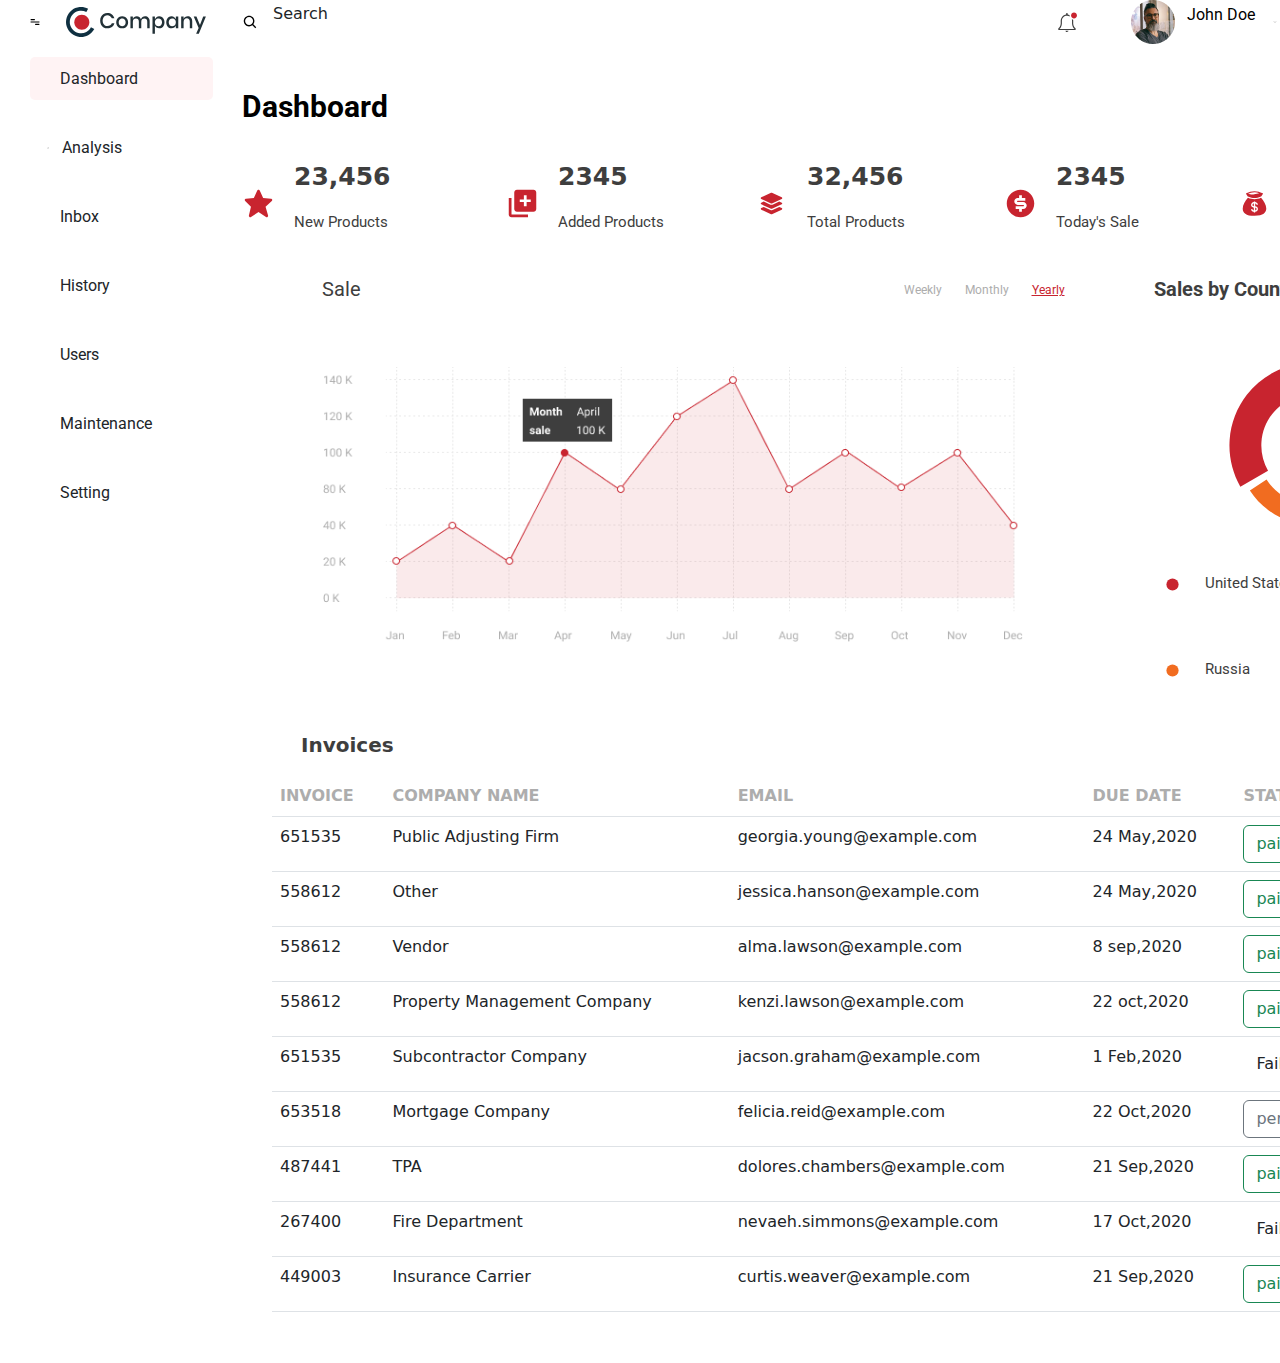
==== HTML Training Assignment/dashboard.html @ 6c83a345 "working on assignment2" ====
<!DOCTYPE html>
<html lang="en">

<head>
    <meta charset="UTF-8">
    <meta http-equiv="X-UA-Compatible" content="IE=edge">
    <meta name="viewport" content="width=device-width, initial-scale=1.0">
    <title>Dashboard</title>
   
    <link rel="stylesheet" href="css/dashboard.css">
    <link rel="stylesheet" href="css/bootstrap.min.css">
    
</head>

<body>

    <div class="dashboard">
        <nav class="navbar1">
            <div class="logo">
                <img src="./images/menu-bar.svg" alt="logo" id="menubar-logo">
                <img src="./images/logo.svg" alt="logo" id="weblogo">
            </div>
            <div class="search1">
                <img src="./images/search-icon.svg" alt="" id="search-icon">
                <p>Search</p>
            </div>
            <div class="user">
                <img src="./images/notification-icon.svg" alt="" id="notification-icon">
                <img src="./images/profile.png" alt="" id="profileicon">
                <p>John Doe</p>
                <img src="./images/select-downward.svg" alt="" id="selectdownward">
            </div>
        </nav>
        <div class="maindashboard">

            <div class="sidebar1">
                <div class="sidebardetail dashboard-active-tab">
                    <img src="./images/dashboard-active.svg" alt="" id="dashboard-active">
                    <div>Dashboard</div>
                </div>
                <div class="sidebardetail">
                    <img src="./images/graph-default.svg" alt="" id="graph-default">
                    <div>Analysis</div>
                </div>
                <div class="sidebardetail">
                    <img src="./images/inbox-default.svg" alt="" id="inbox-default">
                    <div>Inbox</div>
                </div>
                <div class="sidebardetail">
                    <img src="./images/clock-default.svg" alt="" id="clock-default">
                    <div>History</div>
                </div>
                <div class="sidebardetail">
                    <img src="./images/user-default.svg" alt="" id="user-default">
                    <div>Users</div>
                </div>
                <div class="sidebardetail">
                    <img src="./images/maintenance-default.svg" alt="" id="maintenance-default">
                    <div>Maintenance</div>
                </div>
                <div class="sidebardetail">
                    <img src="./images/setting-default.svg" alt="" id="setting-default">
                    <div>Setting</div>
                </div>
            </div>
            <div class="dashboard-page">
                <div id="dashboardfont"> Dashboard

                </div>
                <div class="products">
                    <div class="newproducts1">
                        <img src="./images/star.svg" alt="" id="star">
                        <div class="p1">
                            <p id="productsize0">23,456</p>
                            <p id="productsize"> New Products</p>

                        </div>
                    </div>
                    <div class="newproducts2">
                        <img src="./images/new-product.svg" alt="" id="plus">
                        <div>
                            <p id="productsize0">2345 </p>
                            <p id="productsize"> Added Products</p>

                        </div>
                    </div>
                    <div class="newproducts2">
                        <img src="./images/total-product.svg" alt="" id="totalproduct">
                        <div>
                            <p id="productsize0">32,456 </p>
                            <p id="productsize">Total Products</p>

                        </div>
                    </div>
                    <div class="newproducts2">
                        <img src="./images/dollar-filled.svg" alt="" id="dollarfilled">
                        <div>
                            <p id="productsize0">2345 </p>
                            <p id="productsize"> Today's Sale</p>

                        </div>
                    </div>
                    <div class="newproducts1">
                        <img src="./images/money-bag.svg" alt="" id="moneybag">
                        <div>
                            <p id="productsize0">33,5342 </p>
                            <p id="productsize"> Total Sale</p>

                        </div>
                    </div>
                </div>



                <div class="sales">
                    <div class="graph1">
                        <div class="graph1name">
                            <p class="graph1name1">Sale</p>
                            <p class="graph1name2"><span class="name2"> Weekly </span> <span class="name2"> Monthly
                                </span> <span class="name3"> Yearly </span></p>
                        </div>
                        <img src="images/data-graph.png" alt="not supported">
                    </div>
                    <div class="graph2">
                        <p id="graph2name1">Sales by Country</p>
                        <img src="images/pie-chart.svg" alt="not supported">
                        <div class="graph2list1">
                           

                            <p class="graph2name2"><svg xmlns="http://www.w3.org/2000/svg" width="65" height="65" fill="#C8242F" class="bi bi-dot" viewBox="0 0 16 16">
                                <path d="M8 9.5a1.5 1.5 0 1 0 0-3 1.5 1.5 0 0 0 0 3z"/>
                              </svg>United States of America</p>
                            <p class="graph2name2"><svg xmlns="http://www.w3.org/2000/svg" width="65" height="65" fill="#A2B86C" class="bi bi-dot" viewBox="0 0 16 16">
                                <path d="M8 9.5a1.5 1.5 0 1 0 0-3 1.5 1.5 0 0 0 0 3z"/>
                              </svg>Canada</p>
                        </div>
                        <div class="graph2list2">

                            <p class="graph2name2"><svg xmlns="http://www.w3.org/2000/svg" width="65" height="65" fill="#F16C20" class="bi bi-dot" viewBox="0 0 16 16">
                                <path d="M8 9.5a1.5 1.5 0 1 0 0-3 1.5 1.5 0 0 0 0 3z"/>
                              </svg>Russia</p>
                            <p class="graph2name2" id="graph2name2second"><svg xmlns="http://www.w3.org/2000/svg" width="65" height="65" fill="#EBC844" class="bi bi-dot" viewBox="0 0 16 16">
                                <path d="M8 9.5a1.5 1.5 0 1 0 0-3 1.5 1.5 0 0 0 0 3z"/>
                              </svg>India</p>
                        </div>

                    </div>
                </div>
                <div class="datatable">
                    <div class="data1">
                     <p class="invoice">Invoices</p>
                     <p class="alldata">View All</p>
                    </div>

                    
                     <table class="table">
                         <thead>
                             <tr>
                                 <th>INVOICE</th>
                                 <th>COMPANY NAME</th>
                                 <th>EMAIL</th>
                                 <th>DUE DATE</th>
                                 <th>STATUS</th>
                                 <th>AMOUNT</th>
                             </tr>
                         </thead>
                         <tbody>
                             <tr>
                                 <td>651535</td>
                                 <td>Public Adjusting Firm</td>
                                 <td>georgia.young@example.com</td>
                                 <td>24 May,2020</td>
                                 <td><button type="button" class="btn btn-outline-success">paid</button></td>
                                 <td>$47,800</td>
                             </tr>
                             <tr>
                                 <td>558612</td>
                                 <td>Other</td>
                                 <td>jessica.hanson@example.com</td>
                                 <td>24 May,2020</td>
                                 <td><button type="button" class="btn btn-outline-success">paid</button></td>
                                 
                                 <td>$98,000</td>
                             </tr>
                             <tr>
                                 <td>558612</td>
                                 <td>Vendor</td>
                                 <td>alma.lawson@example.com</td>
                                 <td>8 sep,2020</td>
                                 <td><button type="button" class="btn btn-outline-success">paid</button></td>
                                 
                                 <td>$20,900</td>
                             </tr>
                             <tr>
                                 <td>558612</td>
                                 <td>Property Management Company</td>
                                 <td>kenzi.lawson@example.com</td>
                                 <td>22 oct,2020</td>
                                 <td><button type="button" class="btn btn-outline-success">paid</button></td>
                                 
                                 <td>$10,570</td>
                             </tr>
                             <tr>
                                 <td>651535</td>
                                 <td>Subcontractor Company</td>
                                 <td>jacson.graham@example.com</td>
                                 <td>1 Feb,2020</td>
                                 <td><button type="button" class="btn" color="#FFFFFF">Failed</button></td>
                                 <td>$10,200</td>
                             </tr>
                             <tr>
                                 <td>653518</td>
                                 <td>Mortgage Company</td>
                                 <td>felicia.reid@example.com</td>
                                 <td>22 Oct,2020</td>
                                 <td><button type="button" class="btn btn-outline-secondary">pending</button></td>
                                 <td>$12,600</td>
                             </tr>
                             <tr>
                                 <td>487441</td>
                                 <td>TPA</td>
                                 <td>dolores.chambers@example.com</td>
                                 <td>21 Sep,2020</td>
                                 <td><button type="button" class="btn btn-outline-success">paid</button></td>
                                 <td>$11,170</td>
                             </tr>
                             <tr>
                                 <td>267400</td>
                                 <td>Fire Department</td>
                                 <td>nevaeh.simmons@example.com</td>
                                 <td>17 Oct,2020</td>
                                 <td><button type="button" class="btn" color="#FFFFFF">Failed</button></td>                          
                                 <td>$28,000</td>
                             </tr>
                             <tr>
                                 <td>449003</td>
                                 <td>Insurance Carrier</td>
                                 <td>curtis.weaver@example.com</td>
                                 <td>21 Sep,2020</td>
                                 <td><button type="button" class="btn btn-outline-success">paid</button></td>                        
                                 <td>$10,000</td>
                             </tr>
 
                         </tbody>
                     </table>
                 </div>
            </div>


        </div>
    </div>


</body>

</html>
---- HTML Training Assignment/css/dashboard.css ----
@import url('https://fonts.googleapis.com/css2?family=Roboto:wght@300&display=swap');
#menubar-logo {
    top: 34px;
    left: 29px;
    width: 18px;
    height: 12px;
    background: #ffffff 0% 0% no-repeat padding-box;
    opacity: 1;
    margin-left: 29px;
    margin-right: 25px;
  }
  
  #weblogo {
    width: 142px;
    height: 30px;
    opacity: 1;
    margin-right: 77px;
  }
  
  #search-icon {
    top: 32px;
    left: 291px;
    width: 16px;
    height: 16px;
    background: #ffffff 0% 0% no-repeat padding-box;
    opacity: 1;
    margin-right: 15px;
  }
  
  #search > p {
    top: 28px;
    left: 321px;
    width: 49px;
    height: 21px;
    text-align: left;
    font: normal normal normal 16px/21px Roboto;
    letter-spacing: 0px;
    color: #000000;
    opacity: 1;
  }
  
  #notification-icon {
    top: 28px;
    left: 1294px;
    width: 22px;
    height: 21px;
    background: #ffffff 0% 0% no-repeat padding-box;
    opacity: 1;
    margin-right: 53px;
  }
  
  #profileicon {
    top: 18px;
    left: 1368px;
    width: 44px;
    height: 44px;
    opacity: 1;
    margin-right: 12px;
  }
  
  #selectdownward {
    width: 10px;
    height: 6px;
    color: #000000;
    opacity: 1;
  }
  
  .user > p {
    margin-right: 15px;
    width: 68px;
    height: 21px;
    text-align: left;
    font: normal normal normal 16px/21px Roboto;
    letter-spacing: 0px;
    color: #000000;
    opacity: 1;
  }
  
  .navbar1 {
    display: flex;
    justify-content: space-around;
  }
  
  .search1 {
    display: flex;
    align-items: center;
    justify-content: flex-start;
    width: 100%;
  }
  
  .logo {
    display: flex;
    align-items: center;
    width: 242px;
  }
  
  .user {
    display: flex;
    align-items: center;
  }
  
  #dashboard-active {
    top: 119px;
    left: 48px;
    width: 15px;
    height: 15px;
    opacity: 1;
    margin-right: 13px;
    padding-left: 17px;
    padding-left: 17px;
  }
  
  #graph-default {
    top: 171px;
    left: 46px;
    width: 19px;
    height: 18px;
    opacity: 1;
    margin-right: 13px;
    padding-left: 17px;
  }
  
  #inbox-default {
    top: 225px;
    left: 48px;
    width: 15px;
    height: 15px;
    opacity: 1;
    margin-right: 13px;
    padding-left: 17px;
  }
  
  #clock-default {
    top: 278px;
    left: 47px;
    width: 16px;
    height: 16px;
    opacity: 1;
    margin-right: 13px;
    padding-left: 17px;
  }
  
  #user-default {
    top: 278px;
    left: 47px;
    width: 16px;
    height: 16px;
    opacity: 1;
    margin-right: 13px;
    padding-left: 17px;
  }
  
  #maintenance-default {
    width: 13px;
    height: 18px;
    opacity: 1;
    margin-right: 13px;
    padding-left: 17px;
  }
  
  #setting-default {
    width: 17px;
    height: 17px;
    opacity: 1;
    margin-right: 13px;
    padding-left: 17px;
  }
  
  .sidebar1 {
    width: 242px;
    height: 1280px;
    display: flex;
    flex-direction: column;
    
  }
  
  .sidebardetail {
    width: 183px;
    height: 43px;
    border-radius: 5px;
    opacity: 1;
    display: flex;
    margin: 13px 30px;
    align-items: center;
    font-family: Roboto;
  }
  
  .dashboard-active-tab {
    background: #fff3f4 0% 0% no-repeat padding-box;
  }

  .maindashboard {
    /* justify-content: space-around; */
    display: flex;
  }
  .dashboard-page{
    width: 1318px;
    height: 1279px;
    margin-top: 40px;
  }
  #dashboardfont {
    display: flex;
    flex-direction: column;
    top: 121px;
    left: 290px;
    width: 146px;
    height: 39px;
    font-size: 30px;
    font-family: 'Roboto', sans-serif;
    color: #000000;
    opacity: 1;
    font-weight: bold;
  }
  .products {
    width: 1318px;
    height: 116px;
    display:flex ;
    margin-top: 22px;
  }
  .newproducts1{
    /* top: 182px; */
    /* left: 292px; */
    width: 219px;
    height: 116px;
    background: #FFFFFF 0% 0% no-repeat padding-box;
    border-radius: 5px;
    opacity: 1;
    display: flex;
    align-items: center;
    /* justify-items: center; */
    margin-right: 30px;
    
  }
  .newproducts2{
    /* top: 182px; */
    /* left: 292px; */
    width: 219px;
    height: 116px;
    background: #FFFFFF 0% 0% no-repeat padding-box;
    border-radius: 5px;
    opacity: 1;
    display: flex;
    align-items: center;
    /* justify-items: center; */
    margin-right: 15px;
    margin-left: 15px;
    
  }
  #star {
    float: left;
  }
  /* .p1 {
    display: flex;
    flex-direction: column;
  } */
  .newproducts1 > img {
    width: 33px;
    height: 33px;
    margin-right: 19px;
  }
  .newproducts2 > img {
    width: 33px;
    height: 33px;
    margin-right: 19px;
  }
  #productsize0{
    font-size: 25px;
    color: #3E3E3E;
    font: normal normal medium 25px/33px Roboto;
    font-weight: bold;
  }
  /* .newproducts1 > p {
    font-size: 25px;
    color: #3E3E3E;
    font: normal normal medium 25px/33px Roboto;
    font-weight: bold;
    
  }
  .newproducts2 > p {
    font-size: 25px;
    color: #3E3E3E;
    font: normal normal medium 25px/33px Roboto;
    font-weight: bold;
    
  } */
  #productsize {
    top: 244px;
    left: 383px;
    
    font-size: 15px;
    font: normal normal normal 15px/20px Roboto;
    letter-spacing: 0px;
    color: #3E3E3E;
    opacity: 1;
    
  }
  /* .newproducts2 > span {
    top: 244px;
    left: 383px;
    
    font-size: 15px;
    font: normal normal normal 15px/20px Roboto;
    letter-spacing: 0px;
    color: #3E3E3E;
    opacity: 1;
  } */
  
  .sales {
    display: flex;
    justify-content: center;
    align-items: center;
   
  }
  
  .graph1 {
    height: 400px;
    background-color: #FFFFFF;
    margin-right: 15px;
    margin-top: 16px;
    width: 802px;
  }
  
  .graph1name {
    display: flex;
    justify-content: space-between;
    align-items: center;
  }
  
  .graph1name1 {
    justify-content: flex-start;
    text-align: left;
    font-weight: bold;
    font: normal normal medium Roboto;
    font-size: 20px;
    color: #3E3E3E;
    margin-left: 29px;
  }
  
  .name2 {
    
    font: normal normal normal 12px/16px Roboto;
    letter-spacing: 0px;
    text-align: left;
    opacity: 1;
    color: #ADADAD;
    margin-left: 10px;
    margin-right: 10px;
  }
  
  .name3 {
    text-align: left;
    font: normal normal normal 12px/16px Roboto;
    letter-spacing: 0px;
    color: #C8242F;
    margin-left: 10px;
    margin-right: 30px;
    text-decoration: underline;
    opacity: 1;
  }
  
  .graph1 img {
    height: 275px;
    width: 700px;
    margin: 50px 76px 47px 30px;
  
  }
  
  .graph2 {
    width: 385px;
    height: 400px;
    background-color: #FFFFFF;
    margin-left: 15px;
    margin-top: 16px;
  }
  
  #graph2name1 {
    text-align: left;
    font: normal normal medium Roboto;
    color: #3E3E3E;
    font-size: 20px;
    font-weight: bold;
    margin-left: 29px;
  }
  
  .graph2 img {
    height: 208px;
    width: 200px;
    margin-top: 27px;
    margin-left: 89px;
    margin-right: 98px;
  }
  
  .graph2name2 {
    text-align: left;
    font: normal normal normal 15px/20px Roboto;
    letter-spacing: 0px;
    color: #3E3E3E;
    opacity: 1
  }
  #graph2name2second{
    margin-left: 120px;
    margin-bottom: 25px;
  }
  .graph2list1{
    display: flex;
    align-items: center;
    justify-items: center;
    margin-left: 15px;
    /* justify-content: space-between; */
    
  }
  /* #graph2image2{
    top: 636px;
    left: 1173px;
    height: 18px;
    width: 18px;
  
  } */
  .graph2list2{
    display: flex;
    align-items: center;
    justify-items: center;
    margin-left: 15px;
    margin-bottom: 100px;
    /* justify-content: space-between; */
  
  }

  .datatable {
    height: 558px;
    width: 1217px;
    background-color: #FFFFFF;
    margin: 30px 30px 43px 30px;
  }
  thead {
    color: #ADADAD;
  }
  .btn{
    background-color: hsl(0, 0%, 93%);
    --bs-btn-padding-x: 0.75rem;
    
  }
  .alldata {
    text-align: left;
    font: normal normal normal 12px/16px Roboto;
    letter-spacing: 0px;
    color: #C8242F;
    margin-top: 26px;
    margin-right: 29px;
    opacity: 1;
  }
  
  .data1 {
    display: flex;
    align-items: center;
    justify-content: space-between;
  }
  
  .invoice {
    text-align: left;
    font: normal normal medium 22px/29px Roboto;
    letter-spacing: 0px;
    color: #3E3E3E;
    margin-left: 29px;
    margin-top: 23px;
    font-weight: bold;
    font-size: 20px;
    opacity: 1;
  }
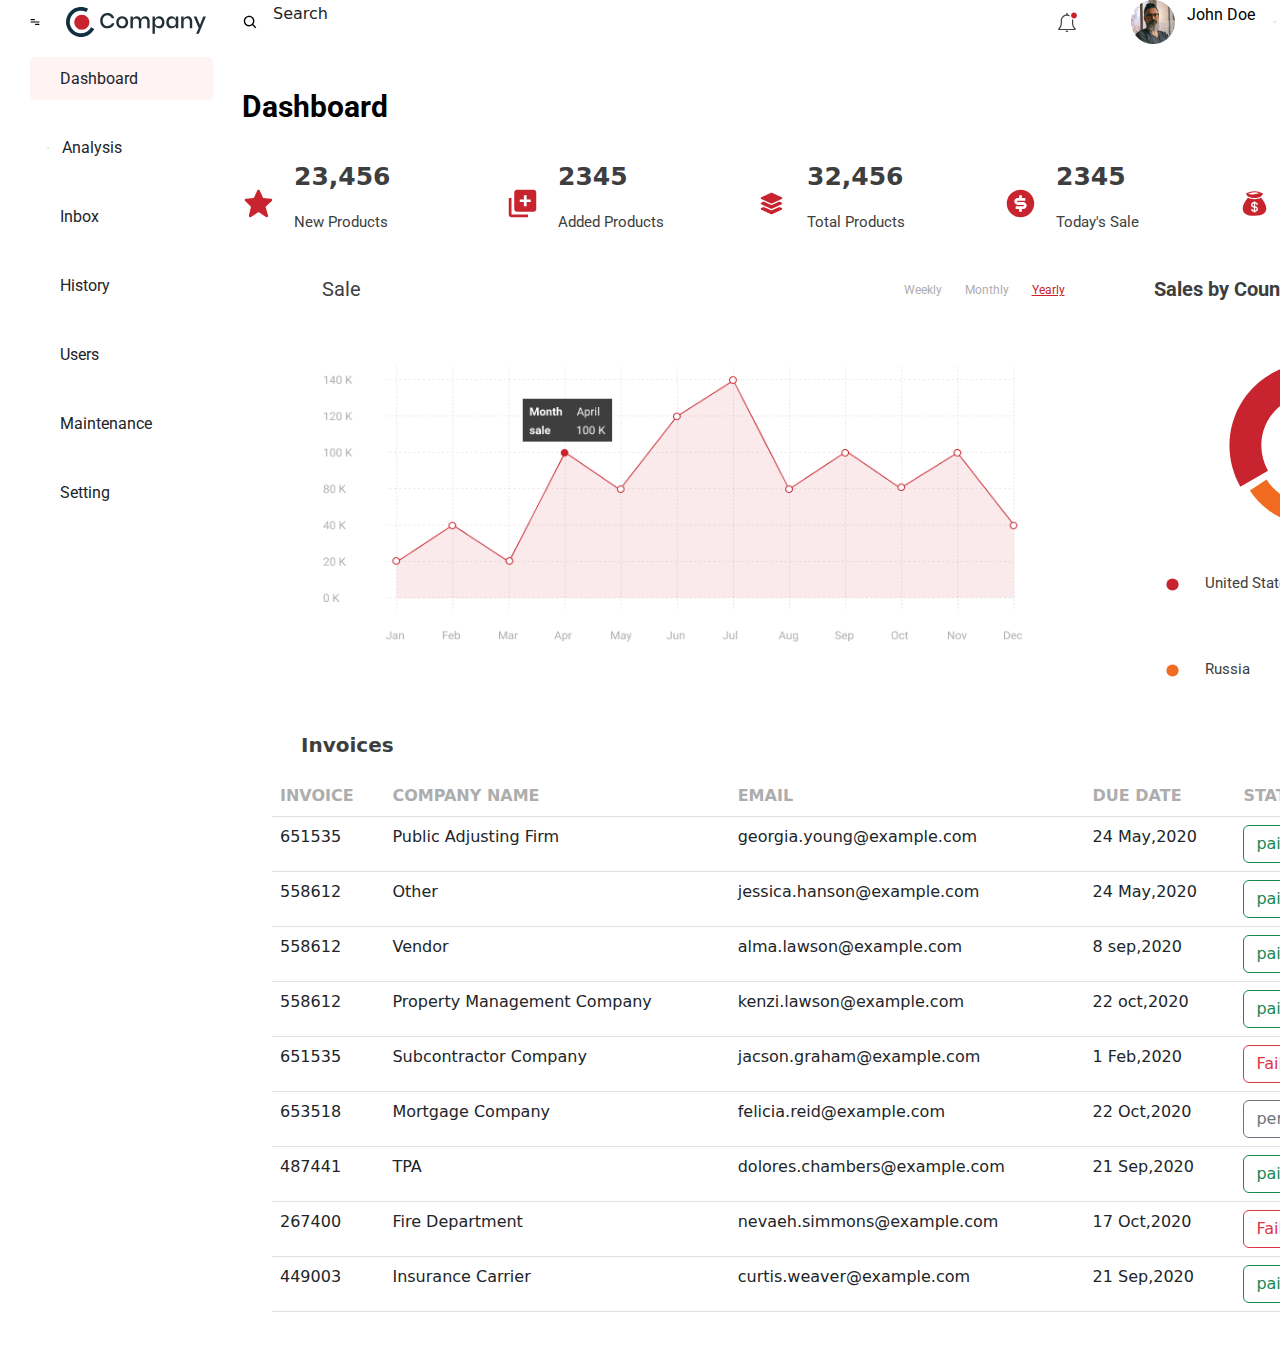
==== commit 847353c9: "working on responsive part and innerpage" ====
--- a/HTML Training Assignment/dashboard.html
+++ b/HTML Training Assignment/dashboard.html
@@ -6,9 +6,9 @@
     <meta http-equiv="X-UA-Compatible" content="IE=edge">
     <meta name="viewport" content="width=device-width, initial-scale=1.0">
     <title>Dashboard</title>
-   
+    
     <link rel="stylesheet" href="css/dashboard.css">
-    <link rel="stylesheet" href="css/bootstrap.min.css">
+    <link  href="css/bootstrap.min.css" rel="stylesheet">
     
 </head>
 
@@ -16,7 +16,7 @@
 
     <div class="dashboard">
         <nav class="navbar1">
-            <div class="logo">
+            <div class="logo1">
                 <img src="./images/menu-bar.svg" alt="logo" id="menubar-logo">
                 <img src="./images/logo.svg" alt="logo" id="weblogo">
             </div>
@@ -24,7 +24,7 @@
                 <img src="./images/search-icon.svg" alt="" id="search-icon">
                 <p>Search</p>
             </div>
-            <div class="user">
+            <div class="user1">
                 <img src="./images/notification-icon.svg" alt="" id="notification-icon">
                 <img src="./images/profile.png" alt="" id="profileicon">
                 <p>John Doe</p>
@@ -34,31 +34,31 @@
         <div class="maindashboard">
 
             <div class="sidebar1">
-                <div class="sidebardetail dashboard-active-tab">
+                <div class="sidebardetail1 dashboard-active-tab">
                     <img src="./images/dashboard-active.svg" alt="" id="dashboard-active">
                     <div>Dashboard</div>
                 </div>
-                <div class="sidebardetail">
+                <div class="sidebardetail1">
                     <img src="./images/graph-default.svg" alt="" id="graph-default">
                     <div>Analysis</div>
                 </div>
-                <div class="sidebardetail">
+                <div class="sidebardetail1">
                     <img src="./images/inbox-default.svg" alt="" id="inbox-default">
                     <div>Inbox</div>
                 </div>
-                <div class="sidebardetail">
+                <div class="sidebardetail1">
                     <img src="./images/clock-default.svg" alt="" id="clock-default">
                     <div>History</div>
                 </div>
-                <div class="sidebardetail">
+                <div class="sidebardetail1">
                     <img src="./images/user-default.svg" alt="" id="user-default">
                     <div>Users</div>
                 </div>
-                <div class="sidebardetail">
+                <div class="sidebardetail1">
                     <img src="./images/maintenance-default.svg" alt="" id="maintenance-default">
                     <div>Maintenance</div>
                 </div>
-                <div class="sidebardetail">
+                <div class="sidebardetail1">
                     <img src="./images/setting-default.svg" alt="" id="setting-default">
                     <div>Setting</div>
                 </div>
@@ -205,7 +205,7 @@
                                  <td>Subcontractor Company</td>
                                  <td>jacson.graham@example.com</td>
                                  <td>1 Feb,2020</td>
-                                 <td><button type="button" class="btn" color="#FFFFFF">Failed</button></td>
+                                 <td><button type="button" class="btn btn-outline-danger" color="#FFFFFF">Failed</button></td>
                                  <td>$10,200</td>
                              </tr>
                              <tr>
@@ -229,7 +229,7 @@
                                  <td>Fire Department</td>
                                  <td>nevaeh.simmons@example.com</td>
                                  <td>17 Oct,2020</td>
-                                 <td><button type="button" class="btn" color="#FFFFFF">Failed</button></td>                          
+                                 <td><button type="button" class="btn btn-outline-danger" >Failed</button></td>                          
                                  <td>$28,000</td>
                              </tr>
                              <tr>
--- a/HTML Training Assignment/css/dashboard.css
+++ b/HTML Training Assignment/css/dashboard.css
@@ -65,7 +65,7 @@
     opacity: 1;
   }
   
-  .user > p {
+  .user1 > p {
     margin-right: 15px;
     width: 68px;
     height: 21px;
@@ -88,13 +88,13 @@
     width: 100%;
   }
   
-  .logo {
+  .logo1 {
     display: flex;
     align-items: center;
     width: 242px;
   }
   
-  .user {
+  .user1 {
     display: flex;
     align-items: center;
   }
@@ -107,7 +107,6 @@
     opacity: 1;
     margin-right: 13px;
     padding-left: 17px;
-    padding-left: 17px;
   }
   
   #graph-default {
@@ -174,7 +173,7 @@
     
   }
   
-  .sidebardetail {
+  .sidebardetail1 {
     width: 183px;
     height: 43px;
     border-radius: 5px;
@@ -436,7 +435,9 @@
     color: #ADADAD;
   }
   .btn{
-    background-color: hsl(0, 0%, 93%);
+    background-color: #EBFFEF;
+    color: #3CDD5F;
+    /* background-color: hsla(0, 0%, 91%, 0.377); */
     --bs-btn-padding-x: 0.75rem;
     
   }
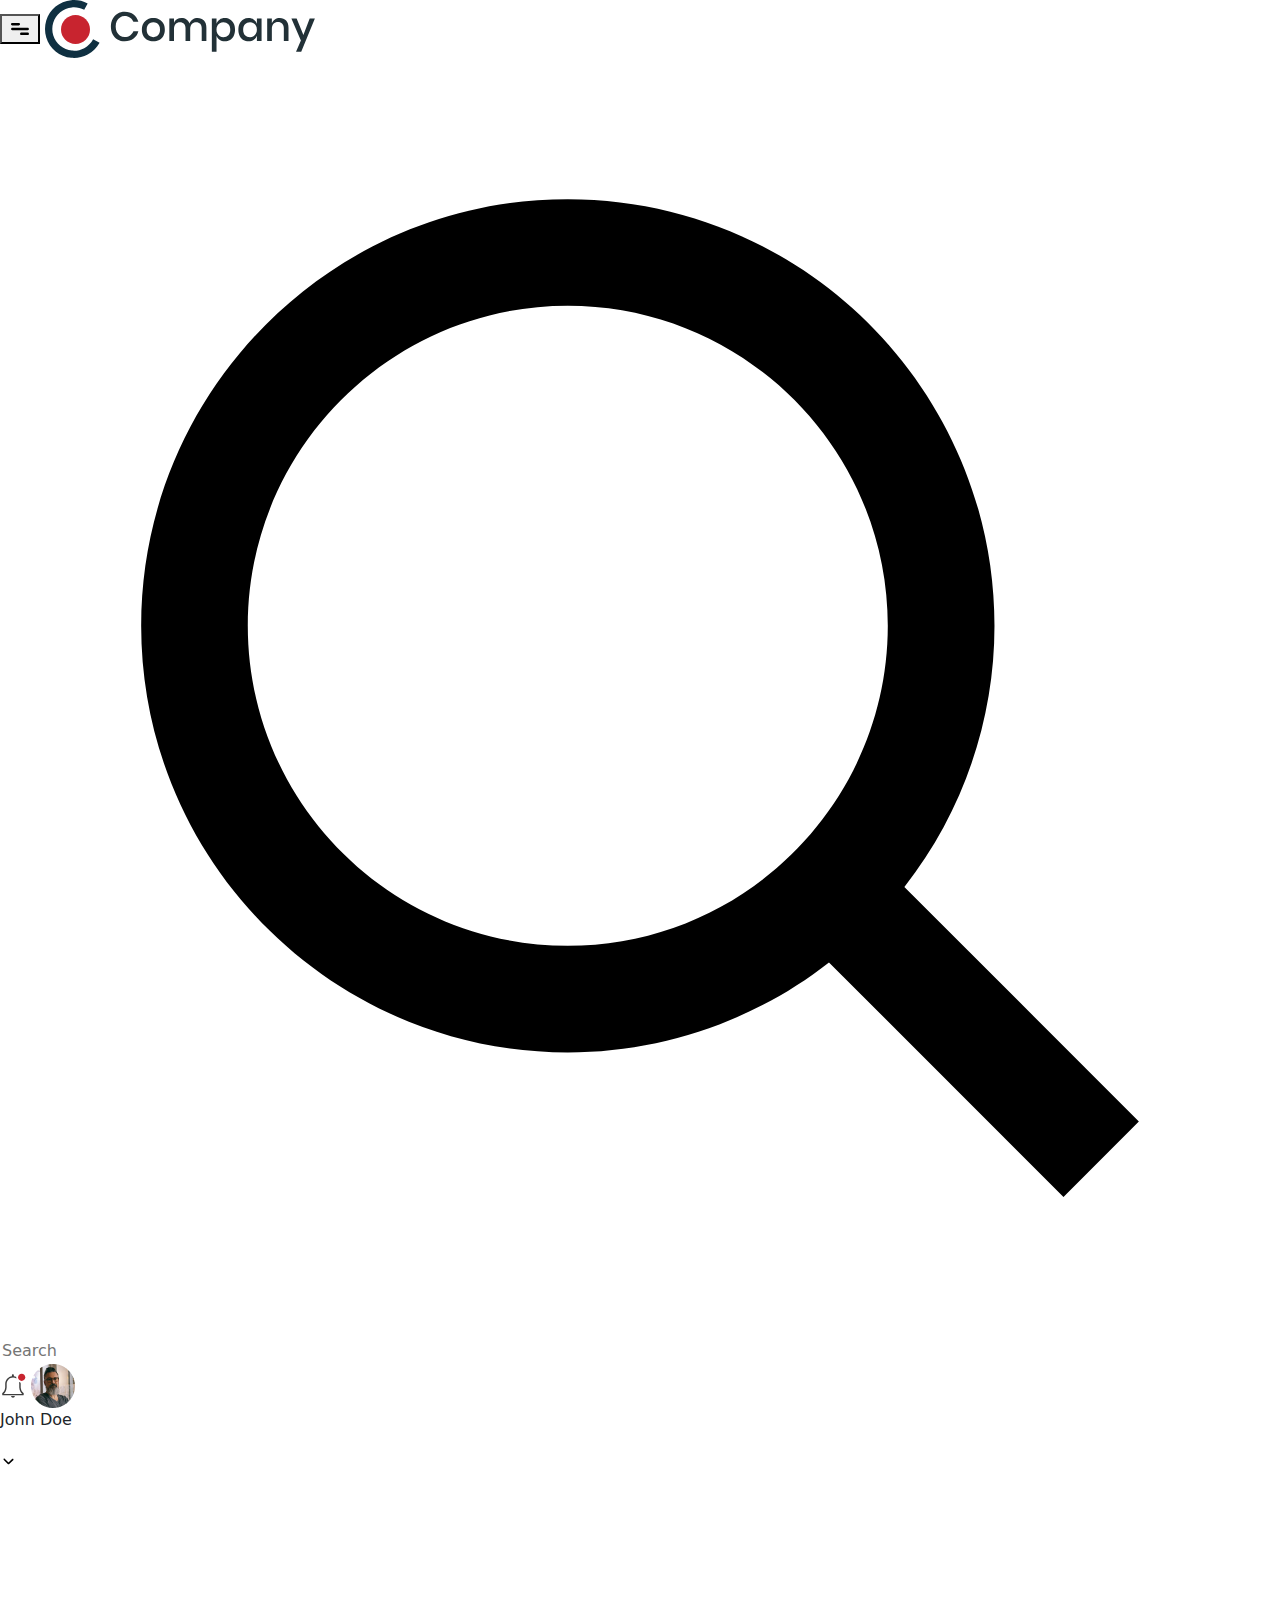
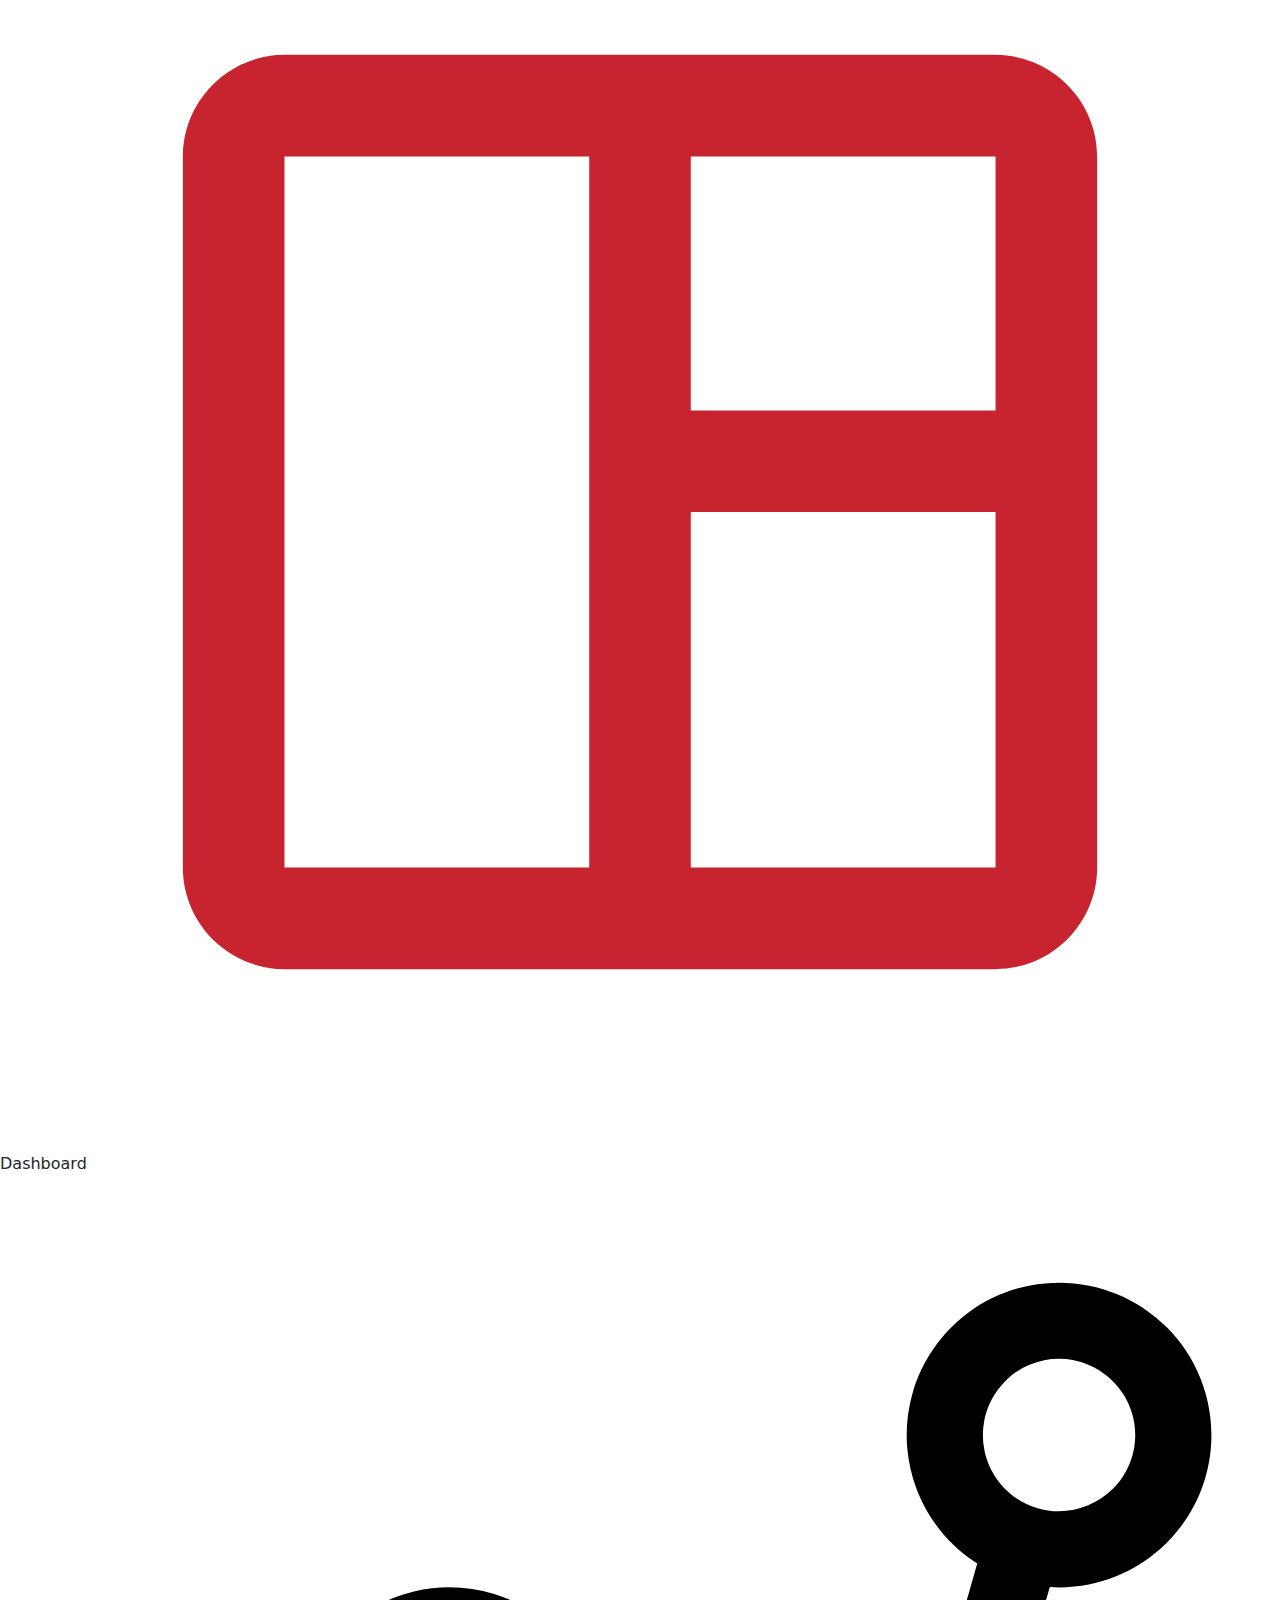
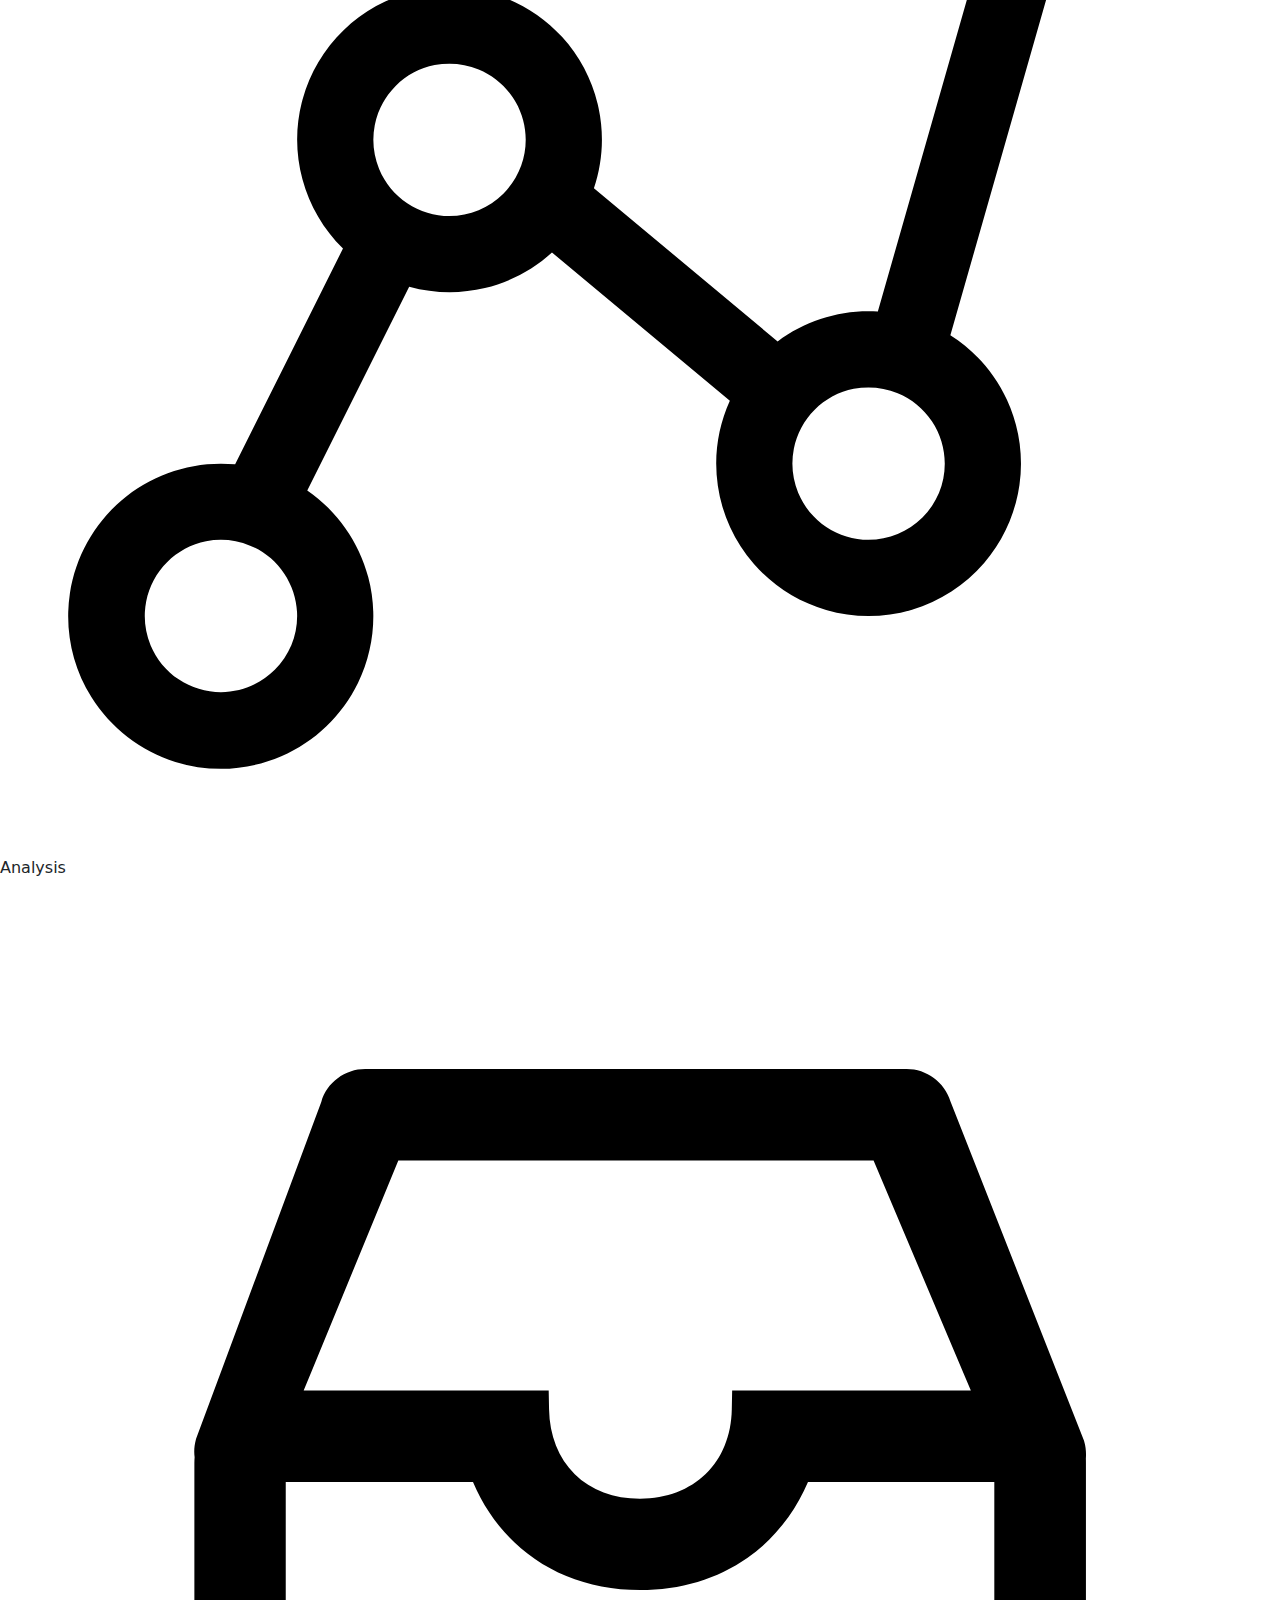
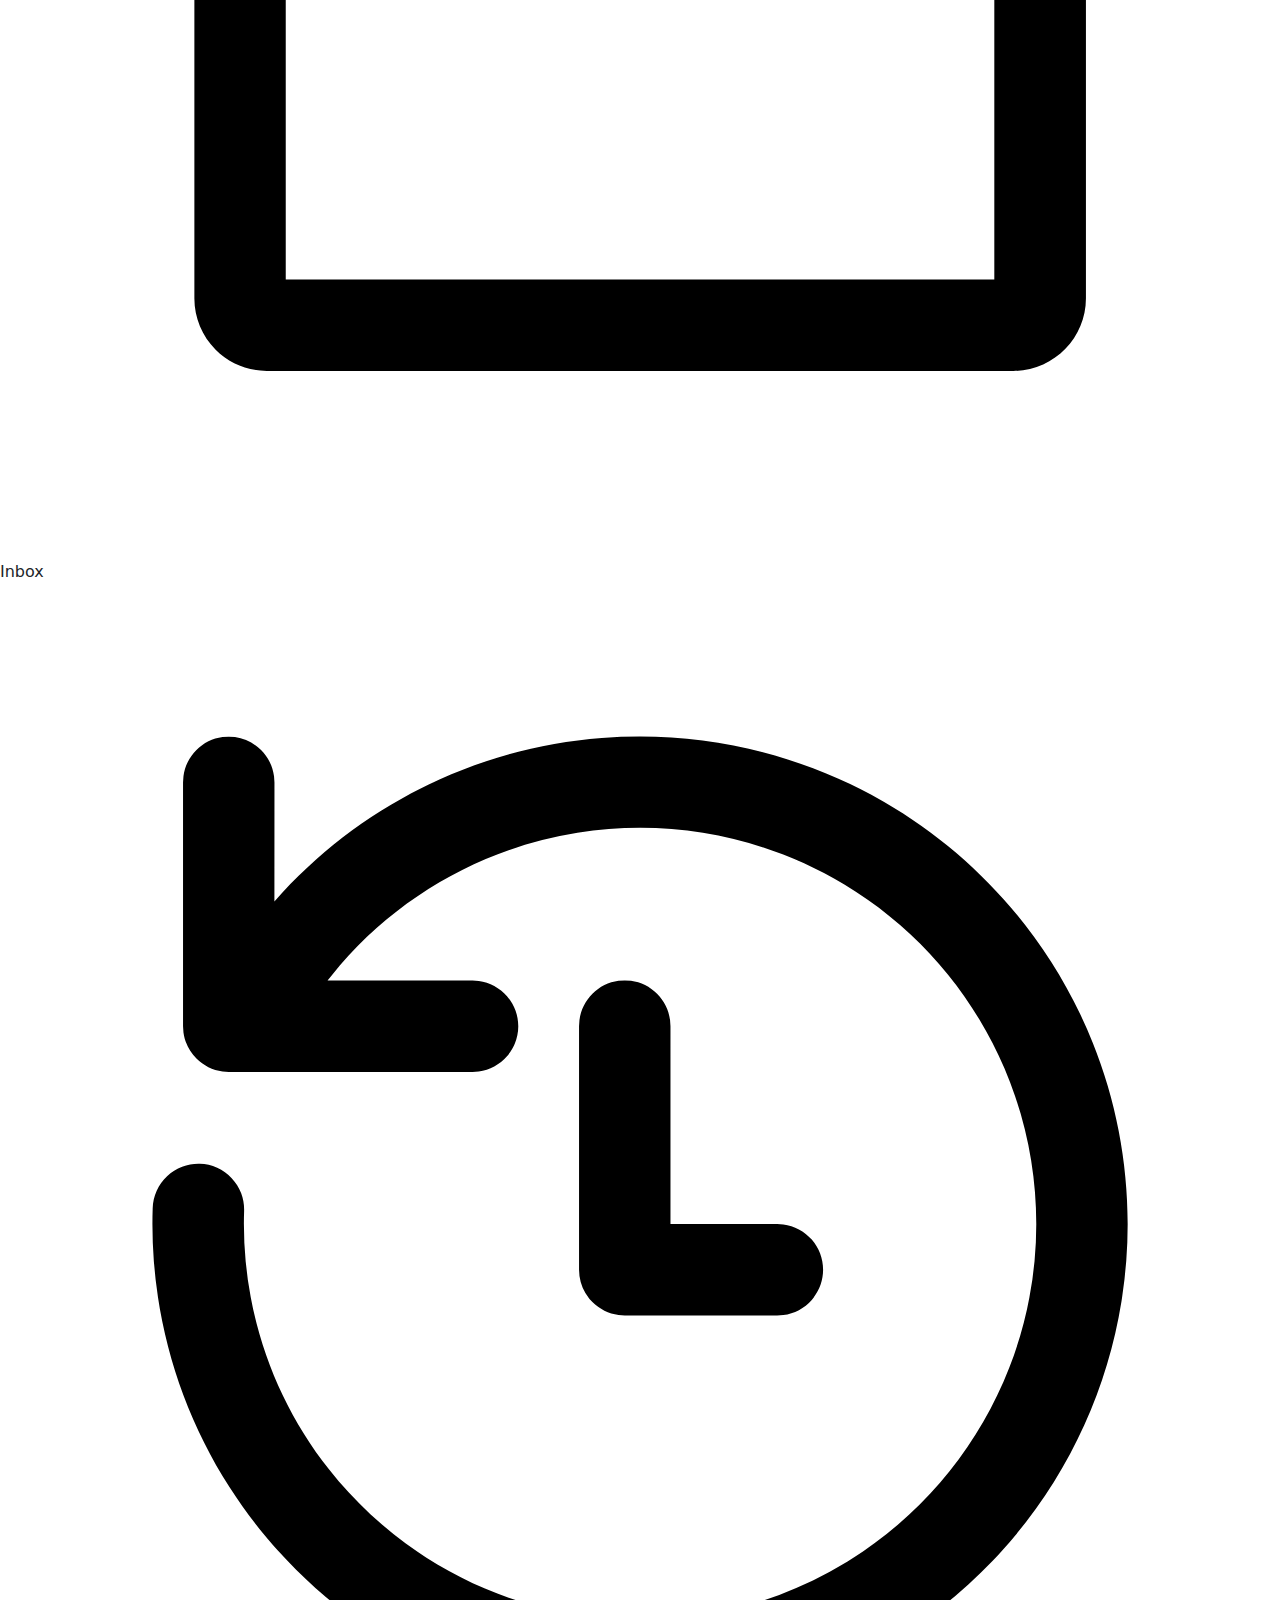
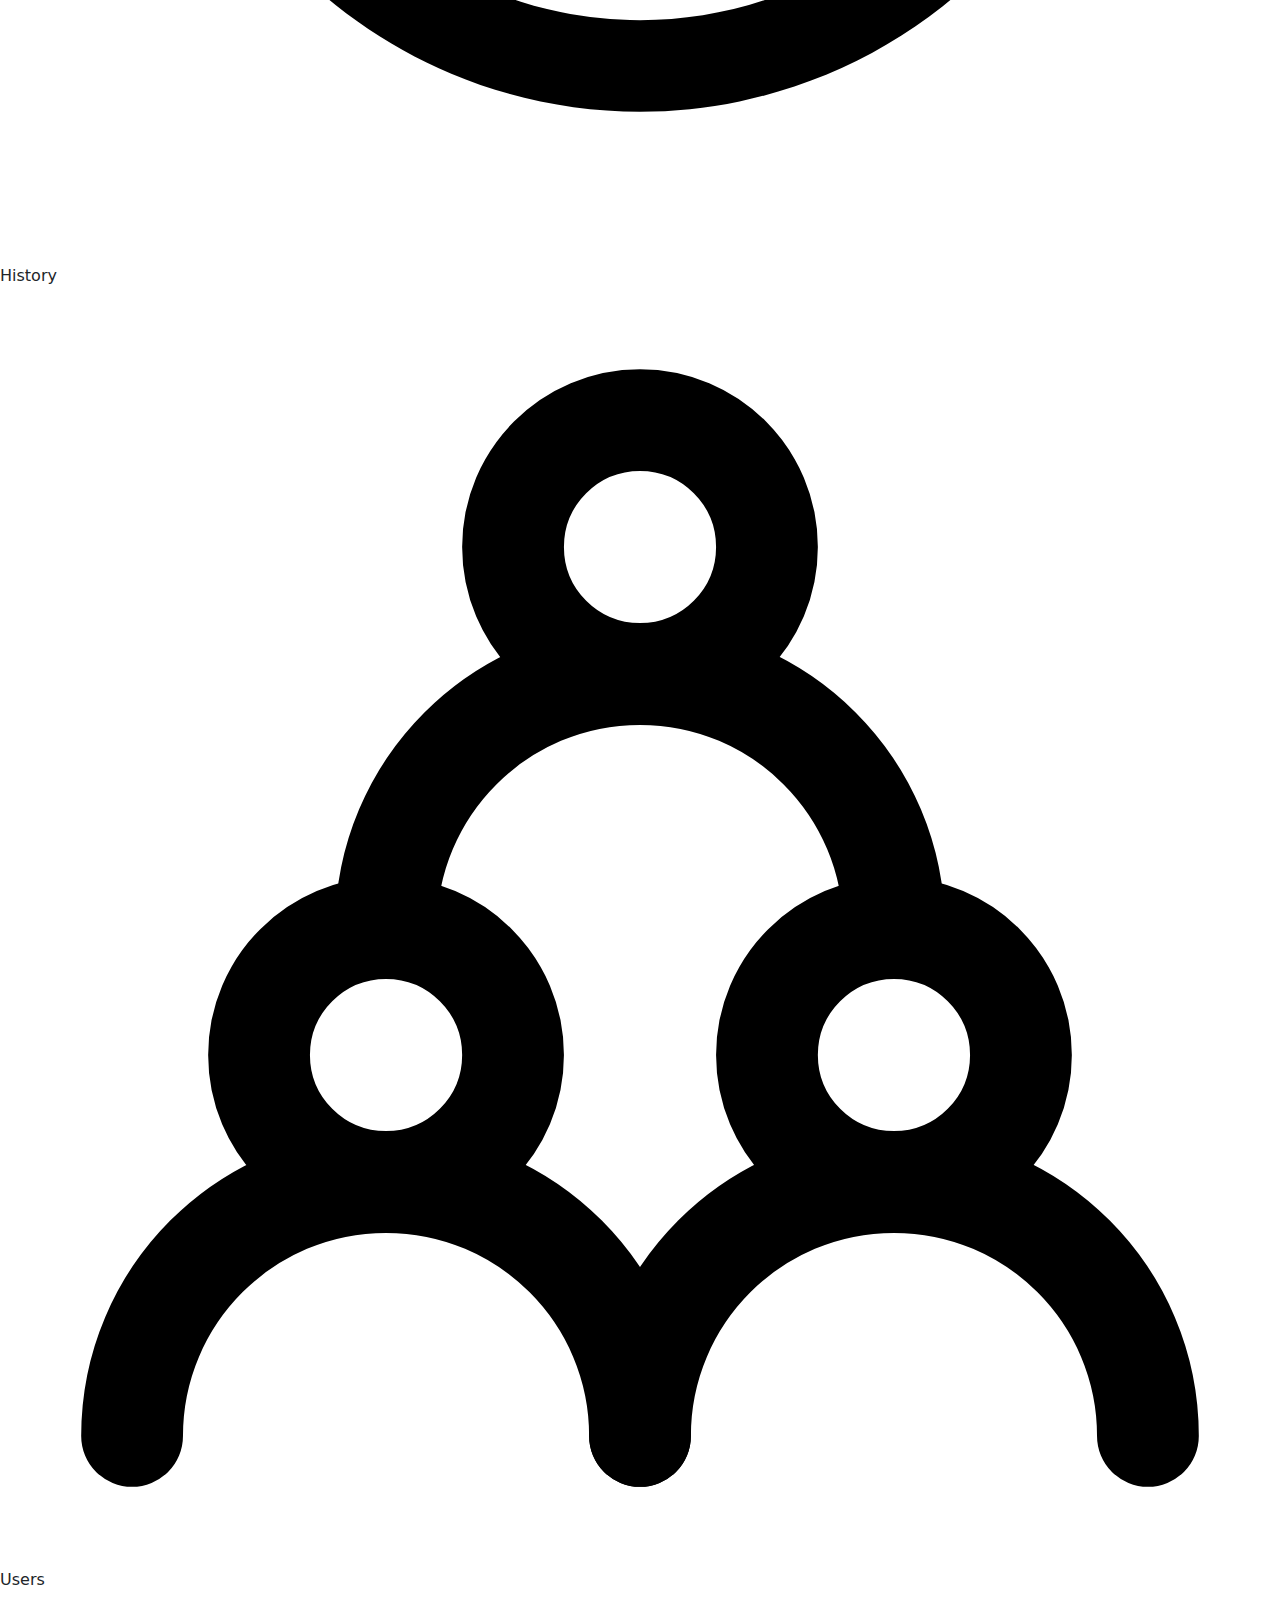
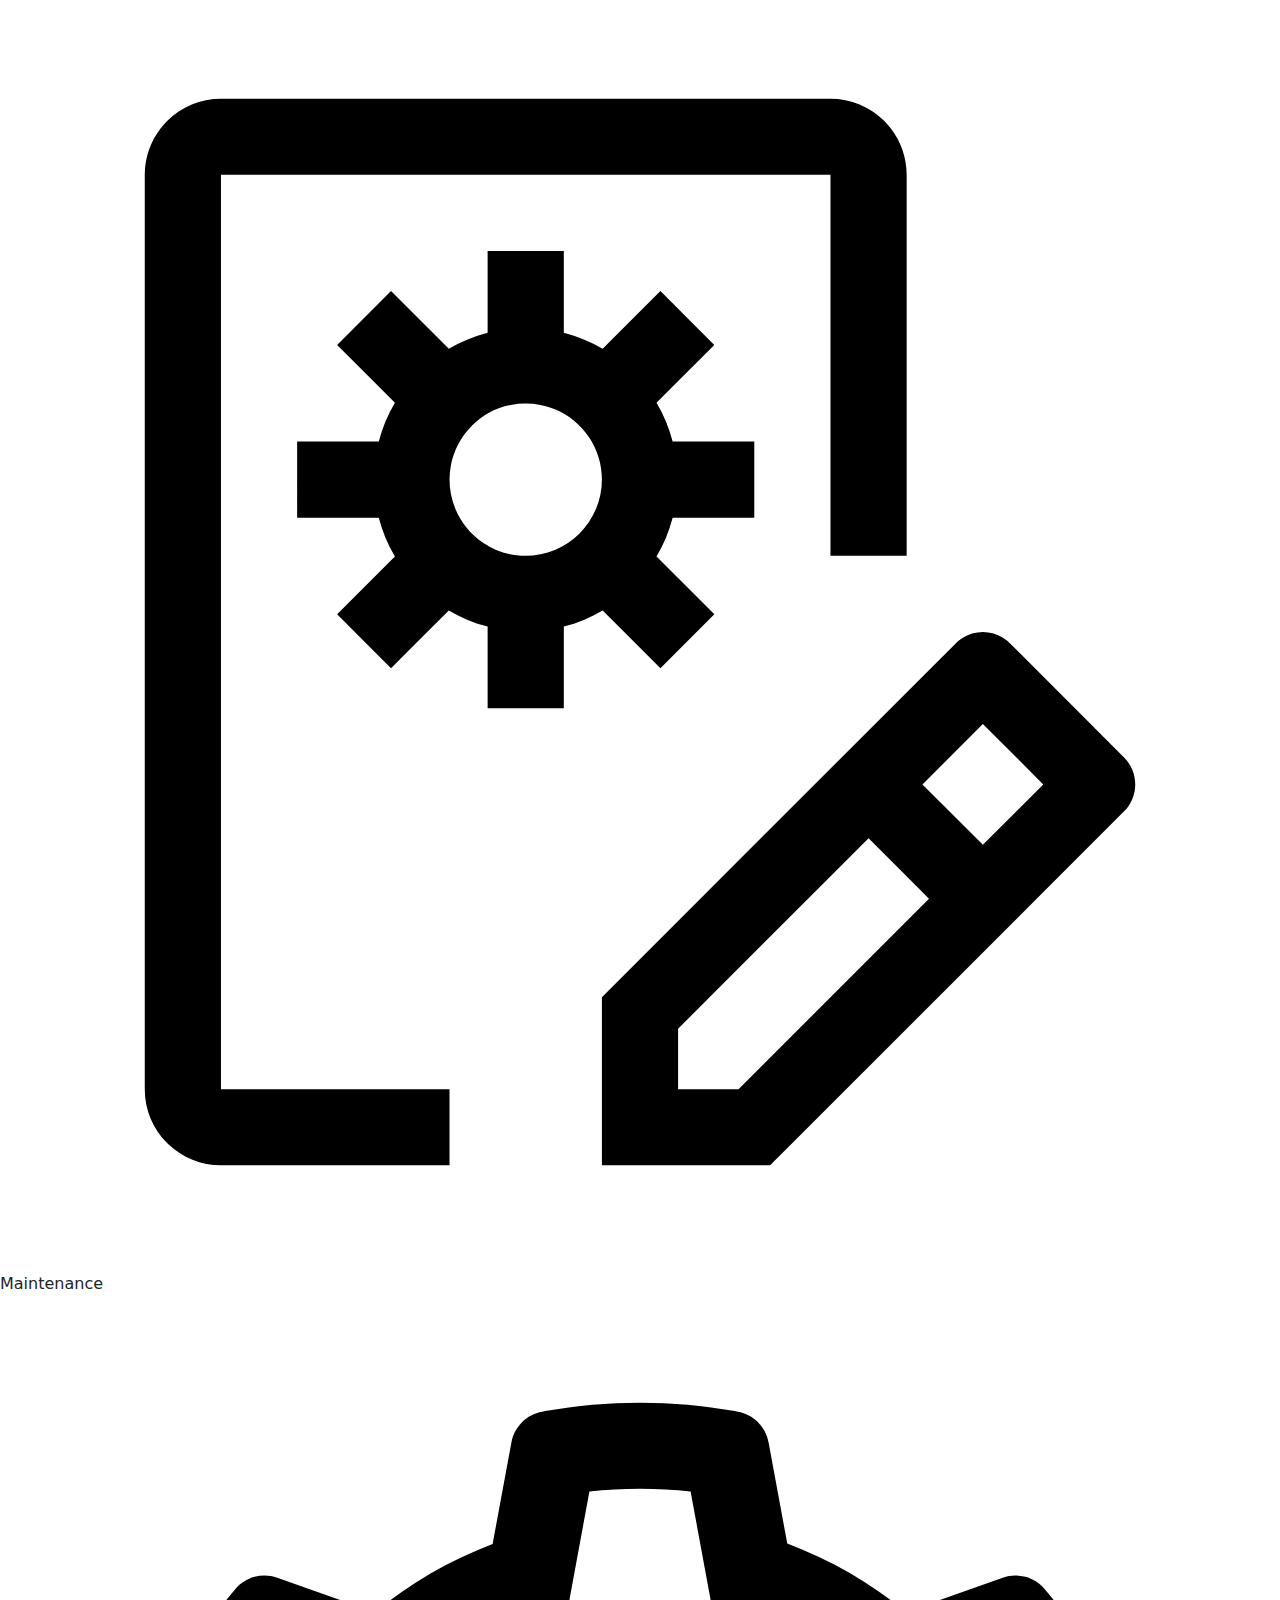
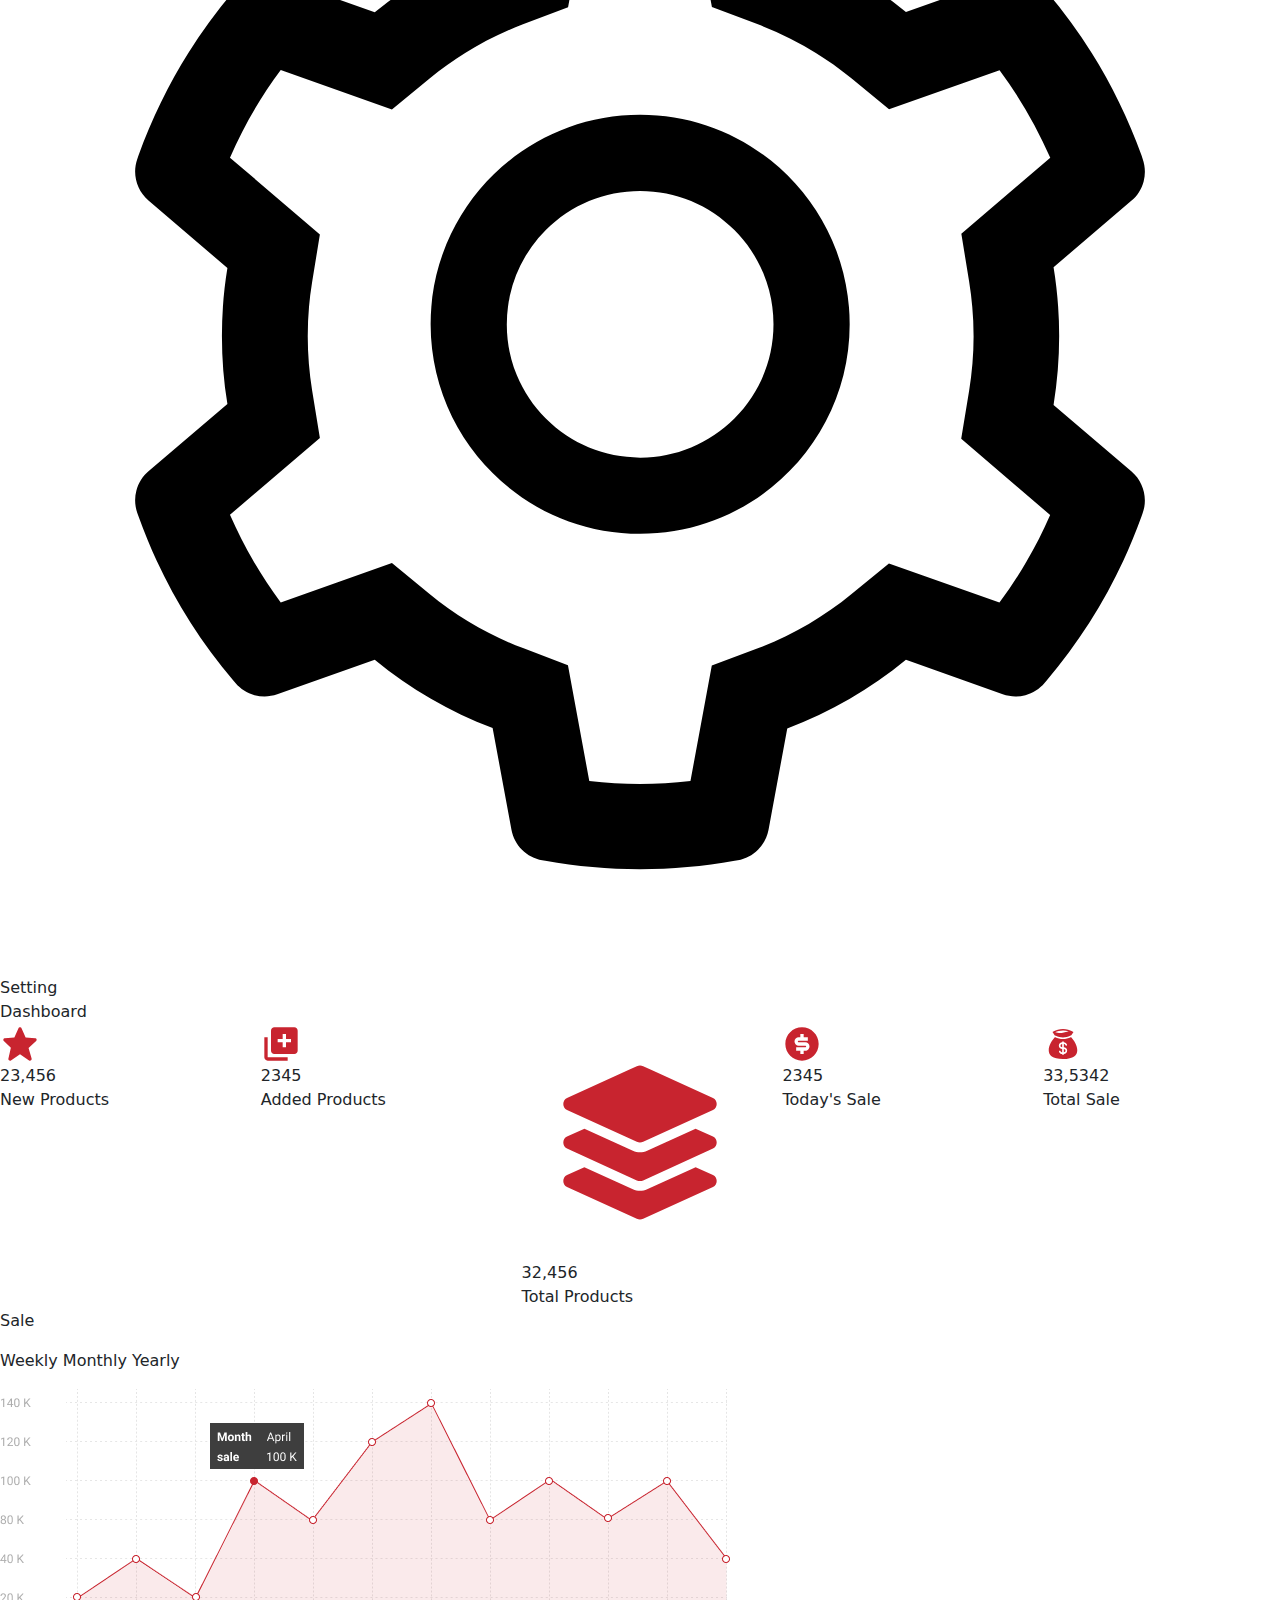
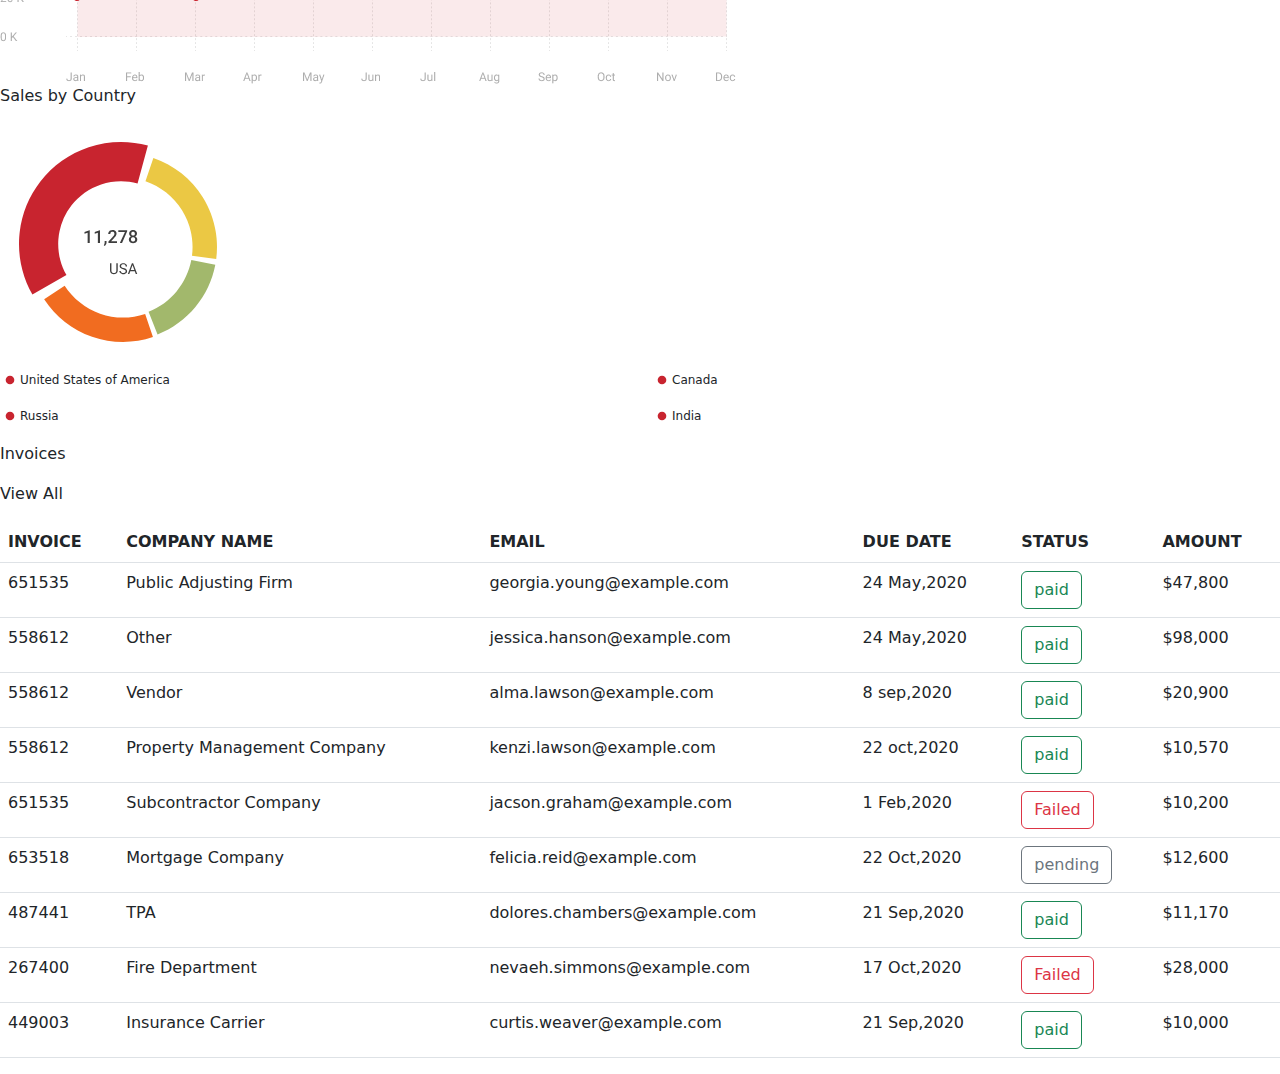
==== commit 7d3d1a2a: "working on responsive part of deshboard" ====
--- a/HTML Training Assignment/dashboard.html
+++ b/HTML Training Assignment/dashboard.html
@@ -17,94 +17,95 @@
     <div class="dashboard">
         <nav class="navbar1">
             <div class="logo1">
-                <img src="./images/menu-bar.svg" alt="logo" id="menubar-logo">
+                <button onclick="myfunction()" id="sidebutton"><img src="images/menu-bar.svg" alt="logo" id="menubar-logo"></button>
+                
                 <img src="./images/logo.svg" alt="logo" id="weblogo">
             </div>
             <div class="search1">
                 <img src="./images/search-icon.svg" alt="" id="search-icon">
-                <p>Search</p>
+                <input id="serch10" type="search" placeholder="Search" style="border: none;">
             </div>
             <div class="user1">
                 <img src="./images/notification-icon.svg" alt="" id="notification-icon">
                 <img src="./images/profile.png" alt="" id="profileicon">
                 <p>John Doe</p>
-                <img src="./images/select-downward.svg" alt="" id="selectdownward">
+                 <img src="./images/downward-arrow.svg" alt="" id="selectdownward">
             </div>
         </nav>
         <div class="maindashboard">
 
-            <div class="sidebar1">
-                <div class="sidebardetail1 dashboard-active-tab">
-                    <img src="./images/dashboard-active.svg" alt="" id="dashboard-active">
-                    <div>Dashboard</div>
-                </div>
-                <div class="sidebardetail1">
-                    <img src="./images/graph-default.svg" alt="" id="graph-default">
-                    <div>Analysis</div>
-                </div>
-                <div class="sidebardetail1">
-                    <img src="./images/inbox-default.svg" alt="" id="inbox-default">
-                    <div>Inbox</div>
-                </div>
-                <div class="sidebardetail1">
-                    <img src="./images/clock-default.svg" alt="" id="clock-default">
-                    <div>History</div>
-                </div>
-                <div class="sidebardetail1">
-                    <img src="./images/user-default.svg" alt="" id="user-default">
-                    <div>Users</div>
-                </div>
-                <div class="sidebardetail1">
-                    <img src="./images/maintenance-default.svg" alt="" id="maintenance-default">
-                    <div>Maintenance</div>
-                </div>
-                <div class="sidebardetail1">
-                    <img src="./images/setting-default.svg" alt="" id="setting-default">
-                    <div>Setting</div>
+            <div class="sidebar1" id="sideid">
+                <div class="sideanalysis" id="avtivedashback1">
+                    <img src="./images/dashboard-active.svg" alt=""  class="icnimg">
+                    <span class="txtsidebar" id="activedash">Dashboard</span>
+                </div>
+                <div class="sideanalysis">
+                    <img src="./images/graph-default.svg" alt="" class="icnimg">
+                    <span class="txtsidebar">Analysis</span>
+                </div>
+                <div class="sideanalysis">
+                    <img src="./images/inbox-default.svg" alt="" class="icnimg">
+                    <span class="txtsidebar">Inbox</span>
+                </div>
+                <div class="sideanalysis">
+                    <img src="./images/clock-default.svg" alt="" class="icnimg">
+                    <span class="txtsidebar">History</span>
+                </div>
+                <div class="sideanalysis">
+                    <img src="./images/user-default.svg" alt="" class="icnimg">
+                    <span class="txtsidebar">Users</span>
+                </div>
+                <div class="sideanalysis">
+                    <img src="./images/maintenance-default.svg" alt="" class="icnimg">
+                    <span class="txtsidebar">Maintenance</span>
+                </div>
+                <div class="sideanalysis">
+                    <img src="./images/setting-default.svg" alt="" class="icnimg">
+                    <span class="txtsidebar">Setting</span>
                 </div>
             </div>
             <div class="dashboard-page">
                 <div id="dashboardfont"> Dashboard
 
                 </div>
-                <div class="products">
-                    <div class="newproducts1">
+                <div class="products row">
+                    <div class="newproducts1 col">
                         <img src="./images/star.svg" alt="" id="star">
                         <div class="p1">
-                            <p id="productsize0">23,456</p>
-                            <p id="productsize"> New Products</p>
-
-                        </div>
-                    </div>
-                    <div class="newproducts2">
+                            <span id="productsize0">23,456</span><br>
+                            <span id="productsize"> New Products</span>
+
+                        </div>
+                    </div>
+                    <div class="newproducts2 col">
                         <img src="./images/new-product.svg" alt="" id="plus">
                         <div>
-                            <p id="productsize0">2345 </p>
-                            <p id="productsize"> Added Products</p>
-
-                        </div>
-                    </div>
-                    <div class="newproducts2">
+                            <span id="productsize0">2345 </span><br>
+                            <span id="productsize"> Added Products</span>
+
+                        </div>
+                    </div>
+                    <div class="newproducts2 col">
                         <img src="./images/total-product.svg" alt="" id="totalproduct">
                         <div>
-                            <p id="productsize0">32,456 </p>
-                            <p id="productsize">Total Products</p>
-
-                        </div>
-                    </div>
-                    <div class="newproducts2">
+                            <span id="productsize0">32,456 </span><br>
+                            <span id="productsize">Total Products</span>
+
+                        </div>
+                    </div>
+                    <div class="newproducts2 col">
                         <img src="./images/dollar-filled.svg" alt="" id="dollarfilled">
                         <div>
-                            <p id="productsize0">2345 </p>
-                            <p id="productsize"> Today's Sale</p>
-
-                        </div>
-                    </div>
-                    <div class="newproducts1">
+                            <span id="productsize0">2345 </span><br>
+                            <span id="productsize"> Today's Sale</span>
+
+                        </div>
+                    </div>
+                    <div class="newproducts3 col">
                         <img src="./images/money-bag.svg" alt="" id="moneybag">
                         <div>
-                            <p id="productsize0">33,5342 </p>
-                            <p id="productsize"> Total Sale</p>
+                            <span id="productsize0">33,5342 </span><br>
+                            <span id="productsize"> Total Sale</span>
 
                         </div>
                     </div>
@@ -124,25 +125,27 @@
                     <div class="graph2">
                         <p id="graph2name1">Sales by Country</p>
                         <img src="images/pie-chart.svg" alt="not supported">
-                        <div class="graph2list1">
-                           
-
-                            <p class="graph2name2"><svg xmlns="http://www.w3.org/2000/svg" width="65" height="65" fill="#C8242F" class="bi bi-dot" viewBox="0 0 16 16">
-                                <path d="M8 9.5a1.5 1.5 0 1 0 0-3 1.5 1.5 0 0 0 0 3z"/>
-                              </svg>United States of America</p>
-                            <p class="graph2name2"><svg xmlns="http://www.w3.org/2000/svg" width="65" height="65" fill="#A2B86C" class="bi bi-dot" viewBox="0 0 16 16">
-                                <path d="M8 9.5a1.5 1.5 0 1 0 0-3 1.5 1.5 0 0 0 0 3z"/>
-                              </svg>Canada</p>
-                        </div>
-                        <div class="graph2list2">
-
-                            <p class="graph2name2"><svg xmlns="http://www.w3.org/2000/svg" width="65" height="65" fill="#F16C20" class="bi bi-dot" viewBox="0 0 16 16">
-                                <path d="M8 9.5a1.5 1.5 0 1 0 0-3 1.5 1.5 0 0 0 0 3z"/>
-                              </svg>Russia</p>
-                            <p class="graph2name2" id="graph2name2second"><svg xmlns="http://www.w3.org/2000/svg" width="65" height="65" fill="#EBC844" class="bi bi-dot" viewBox="0 0 16 16">
-                                <path d="M8 9.5a1.5 1.5 0 1 0 0-3 1.5 1.5 0 0 0 0 3z"/>
-                              </svg>India</p>
-                        </div>
+                        <div class="row">
+                            <div class="col">
+                                <p style="font-size: 12px;width: 200px;">
+                                <img src="images/radio-checked-icon.svg"  style="width: 20px;height: 20px;margin: 0px;"/>United States of America
+                                </p>
+                            </div>
+                            <div class="col">
+                                <p style="font-size: 12px;"><img src="images/radio-checked-icon.svg" style="width: 20px;height: 20px;margin: 0px;"/>Canada</p>
+                            </div>
+                        </div>
+                        <div class="row">
+                            <div class="col">
+                                <p style="font-size: 12px;width: 200px;">
+                                <img src="images/radio-checked-icon.svg" style="width: 20px;height: 20px;margin: 0px;"/>Russia
+                                </p>
+                            </div>
+                            <div class="col">
+                                <p style="font-size: 12px;"><img src="images/radio-checked-icon.svg" style="width: 20px;height: 20px;margin: 0px;"/>India</p>
+                            </div>
+                        </div>
+                       
 
                     </div>
                 </div>
@@ -152,8 +155,8 @@
                      <p class="alldata">View All</p>
                     </div>
 
-                    
-                     <table class="table">
+                    <div class="table-responsive">
+                     <table class="table" id="table1">
                          <thead>
                              <tr>
                                  <th>INVOICE</th>
@@ -243,6 +246,7 @@
  
                          </tbody>
                      </table>
+                    </div>
                  </div>
             </div>
 
@@ -250,7 +254,7 @@
         </div>
     </div>
 
-
+<script src="js/java.js"></script>
 </body>
 
 </html>--- a/HTML Training Assignment/css/dashboard.css
+++ b/HTML Training Assignment/css/dashboard.css
@@ -1,147 +1,141 @@
+
+@media only screen and (min-width:360px) and (max-width:1000px){
 @import url('https://fonts.googleapis.com/css2?family=Roboto:wght@300&display=swap');
+
+.dashboard{
+  width: 100%;
+  height: 100%;
+}
+.navbar1 {
+  width: 100%;
+  height: 15%;
+  display: flex;
+  justify-content: space-between;
+}
+.user1 > p {
+  /* margin-right: 15px; */
+  width: 68px;
+  height: 21px;
+  text-align: left;
+  margin-bottom: 0px;
+  margin-right: -8px;
+  font: normal normal normal 8px/21px Roboto;
+  letter-spacing: 0px;
+  color: #000000;
+  opacity: 1;
+}
+
+.search1 {
+  display: flex;
+  align-items: center;
+  justify-content: flex-start;
+  width: 70%;
+}
+
+.logo1 {
+  display: flex;
+  align-items: center;
+  width: 40%;
+  /* margin-left: 75%; */
+}
+
+.user1 {
+  display: flex;
+  width: 40%;
+  align-items: center;
+  float: right;
+}
 #menubar-logo {
-    top: 34px;
-    left: 29px;
-    width: 18px;
+   
+    width: 16px;
+
+    height: 30%;
+    background: #ffffff 0% 0% no-repeat padding-box;
+    opacity: 1;
+    /* margin-left: 29px; */
+    margin-right: 25px;
+  }
+  
+  #weblogo {
+    width: 60px;
+    height: 30px;
+    opacity: 1;
+    margin-left: 12px;
+    /* margin-right: 77px; */
+  }
+  
+  #search-icon {
+    width: 16px;
     height: 12px;
     background: #ffffff 0% 0% no-repeat padding-box;
     opacity: 1;
-    margin-left: 29px;
-    margin-right: 25px;
-  }
-  
-  #weblogo {
-    width: 142px;
+    margin-left: -21px;
+    margin-right: 6px;
+  }
+  
+  #serch10 {
+    width: 49px;
+    height: 21px;
+    text-align: left;
+    font: normal normal normal 16px/21px Roboto;
+    font-size: 10px;
+    letter-spacing: 0px;
+    color: #000000;
+    opacity: 1;
+  }
+  
+  #notification-icon {
+    width: 13px;
+    height: 18px;
+    background: #ffffff 0% 0% no-repeat padding-box;
+    opacity: 1;
+    margin-right: 12px;
+  }
+  #sidebutton{
+    border: none;
+    width: 1%;
+    background-color: #ffffff;
+  }
+  #profileicon {
+    width: 30px;
     height: 30px;
     opacity: 1;
-    margin-right: 77px;
-  }
-  
-  #search-icon {
-    top: 32px;
-    left: 291px;
+    margin-right: 12px;
+  }
+  
+  #selectdownward {
+    width: 20px;
+    height: 15px;
+    opacity: 1;
+    margin-right: 43px;
+  }
+  
+  
+  #graph-default {
+    width: 19px;
+    height: 18px;
+    opacity: 1;
+    margin-right: 13px;
+    padding-left: 17px;
+  }
+  
+  #inbox-default {
+    width: 15px;
+    height: 15px;
+    opacity: 1;
+    margin-right: 13px;
+    padding-left: 17px;
+  }
+  
+  #clock-default {
     width: 16px;
     height: 16px;
-    background: #ffffff 0% 0% no-repeat padding-box;
-    opacity: 1;
-    margin-right: 15px;
-  }
-  
-  #search > p {
-    top: 28px;
-    left: 321px;
-    width: 49px;
-    height: 21px;
-    text-align: left;
-    font: normal normal normal 16px/21px Roboto;
-    letter-spacing: 0px;
-    color: #000000;
-    opacity: 1;
-  }
-  
-  #notification-icon {
-    top: 28px;
-    left: 1294px;
-    width: 22px;
-    height: 21px;
-    background: #ffffff 0% 0% no-repeat padding-box;
-    opacity: 1;
-    margin-right: 53px;
-  }
-  
-  #profileicon {
-    top: 18px;
-    left: 1368px;
-    width: 44px;
-    height: 44px;
-    opacity: 1;
-    margin-right: 12px;
-  }
-  
-  #selectdownward {
-    width: 10px;
-    height: 6px;
-    color: #000000;
-    opacity: 1;
-  }
-  
-  .user1 > p {
-    margin-right: 15px;
-    width: 68px;
-    height: 21px;
-    text-align: left;
-    font: normal normal normal 16px/21px Roboto;
-    letter-spacing: 0px;
-    color: #000000;
-    opacity: 1;
-  }
-  
-  .navbar1 {
-    display: flex;
-    justify-content: space-around;
-  }
-  
-  .search1 {
-    display: flex;
-    align-items: center;
-    justify-content: flex-start;
-    width: 100%;
-  }
-  
-  .logo1 {
-    display: flex;
-    align-items: center;
-    width: 242px;
-  }
-  
-  .user1 {
-    display: flex;
-    align-items: center;
-  }
-  
-  #dashboard-active {
-    top: 119px;
-    left: 48px;
-    width: 15px;
-    height: 15px;
-    opacity: 1;
-    margin-right: 13px;
-    padding-left: 17px;
-  }
-  
-  #graph-default {
-    top: 171px;
-    left: 46px;
-    width: 19px;
-    height: 18px;
-    opacity: 1;
-    margin-right: 13px;
-    padding-left: 17px;
-  }
-  
-  #inbox-default {
-    top: 225px;
-    left: 48px;
-    width: 15px;
-    height: 15px;
-    opacity: 1;
-    margin-right: 13px;
-    padding-left: 17px;
-  }
-  
-  #clock-default {
-    top: 278px;
-    left: 47px;
-    width: 16px;
-    height: 16px;
     opacity: 1;
     margin-right: 13px;
     padding-left: 17px;
   }
   
   #user-default {
-    top: 278px;
-    left: 47px;
     width: 16px;
     height: 16px;
     opacity: 1;
@@ -166,13 +160,40 @@
   }
   
   .sidebar1 {
-    width: 242px;
-    height: 1280px;
-    display: flex;
+    width: 87%;
+    height: 500px;
+    /* margin-right: 150px; */
+    /* display: flex; */
+    display: none;
+    /* margin-left: 30px; */
     flex-direction: column;
-    
-  }
-  
+    z-index: 2;
+    /* justify-content: space-between; */
+  }
+  .sideanalysis{
+    align-items: center;
+    width: 87px;
+    height: 24px;
+    justify-content: center;
+    margin-bottom: 9px;
+  }
+  #avtivedashback1{
+    background-color: #FFF3F4;
+    margin-top: 25px;
+  }
+  .icnimg{
+    margin-left: 4px;
+    padding-left: 0px;
+    width: 13px;
+    height: 13px;
+  }
+  .txtsidebar{
+    font-size: 10px;
+    margin-left: 3px;
+  }
+  #activedash{
+    color: red;
+  }
   .sidebardetail1 {
     width: 183px;
     height: 43px;
@@ -183,9 +204,473 @@
     align-items: center;
     font-family: Roboto;
   }
-  
-  .dashboard-active-tab {
-    background: #fff3f4 0% 0% no-repeat padding-box;
+ 
+  .maindashboard {
+    /* justify-content: space-around; */
+    width: 100%;
+    display: flex;
+  }
+  .dashboard-page{
+    width: 100%;
+    height: 100%;
+    z-index: 1;
+    background-color: #FAFAFA;
+  }
+  #dashboardfont {
+    /* display: flex; */
+    /* flex-direction: column; */
+    width: 100%;
+    height: 29px;
+    font-size: 15px;
+    font-family: 'Roboto', sans-serif;
+    color: #000000;
+    opacity: 1;
+    margin-top: 15px;
+    font-weight: bold;
+    margin-left: 19px;
+  }
+  .products {
+    width: 100%;
+    /* width: 1318px; */
+    height: 1%;
+    /* display:flex ; */
+    /* justify-content: space-between; */
+    margin-top: 22px;
+    margin-bottom: 30px;
+    margin-left: 50px;
+  }
+  .newproducts1{
+    width: 80%;
+    height: 20%;
+    background: #FFFFFF 0% 0% no-repeat padding-box;
+    border-radius: 5px;
+    opacity: 1;
+    margin: 10px 9px 10px 17px;
+    display: flex;
+    align-items: center;
+    justify-content: center;
+  }
+  .newproducts2{
+    width: 80%;
+    height: 20%;
+    background: #FFFFFF 0% 0% no-repeat padding-box;
+    border-radius: 5px;
+    opacity: 1;
+    margin-right: 30px;
+    display: flex;
+    justify-content: center;
+    align-items: center;
+  }
+  .newproducts3{
+    width: 219px;
+    height: 100px;
+    background: #FFFFFF 0% 0% no-repeat padding-box;
+    border-radius: 5px;
+    opacity: 1;
+    /* margin-right: 51px; */
+    display: flex;
+    justify-content: center;
+    align-items: center;
+    margin-top: 5px;
+  }
+  #star {
+    float: left;
+  }
+  .newproducts1 > img {
+    width: 33px;
+    height: 33px;
+    margin-right: 19px;
+  }
+  .newproducts2 > img {
+    width: 33px;
+    height: 33px;
+    margin-right: 19px;
+  }
+  #productsize0{
+    font-size: 15px;
+    color: #3E3E3E;
+    font: normal normal medium 25px/33px Roboto;
+    font-weight: bold;
+  }
+  #productsize {
+    top: 244px;
+    left: 383px;
+    
+    font-size: 10px;
+    font: normal normal normal 15px/20px Roboto;
+    letter-spacing: 0px;
+    color: #3E3E3E;
+    opacity: 1;
+    
+  }
+  .sales {
+    /* display: flex; */
+    /* justify-content: center; */
+    align-items: center;
+    margin-left: 9px;
+    width: 100%;
+   
+  }
+  .graph1 {
+    height: 100%;
+    background-color: #FFFFFF;
+    margin-right: 15px;
+    margin-top: 16px;
+    width: 90%;
+  }
+  .graph1name {
+    display: flex;
+    justify-content: space-between;
+    align-items: center;
+    height: 7%;
+  }
+  .graph1name1 {
+    justify-content: flex-start;
+    text-align: left;
+    font-weight: bold;
+    font: normal normal medium Roboto;
+    font-size: 15px;
+    color: #3E3E3E;
+    margin-left: 6px;
+  }
+  .name2 {
+    font: normal normal normal 9px/16px Roboto;
+    letter-spacing: 0px;
+    text-align: left;
+    opacity: 1;
+    color: #ADADAD;
+    margin-left: 10px;
+    /* margin-right: 10px; */
+  }
+  
+  .name3 {
+    text-align: left;
+    font: normal normal normal 9px/16px Roboto;
+    letter-spacing: 0px;
+    color: #C8242F;
+    margin-left: 10px;
+    margin-right: 5px;
+    text-decoration: underline;
+    opacity: 1;
+  }
+  
+  .graph1 img {
+    height: 50%;
+    width: 100%;
+    margin: -3px 1px 10px 10px;
+  }
+  
+  .graph2 {
+    width: 100%;
+    height: 100%;
+    background-color: #FFFFFF;
+    margin-left: 4px;
+    margin-top: 14px;
+  }
+  
+  #graph2name1 {
+    text-align: left;
+    font: normal normal medium Roboto;
+    color: #3E3E3E;
+    font-size: 15px;
+    font-weight: bold;
+    margin-left: 7px;
+  }
+  
+  .graph2 img {
+    height: 63%;
+    width: 54%;
+    margin-top: -13px;
+    margin-left: 65px;
+    margin-right: 43px;
+  }
+  
+  .graph2name2 {
+    text-align: left;
+    font: normal normal normal 15px/20px Roboto;
+    letter-spacing: 0px;
+    color: #3E3E3E;
+    opacity: 1
+  }
+  #graph2name2second{
+    margin-left: 120px;
+    margin-bottom: 25px;
+  }
+  .graph2list1{
+    display: flex;
+    align-items: center;
+    justify-items: center;
+    margin-left: 15px;
+    /* justify-content: space-between; */
+    
+  }
+  .graph2list2{
+    display: flex;
+    align-items: center;
+    justify-items: center;
+    margin-left: 15px;
+    margin-bottom: 100px;
+    /* justify-content: space-between; */
+  
+  }
+  .datatable {
+    height: 100%;
+    width: 80%;
+    background-color: #FFFFFF;
+    margin: 30px 30px 43px 50px;
+  }
+  thead {
+    color: #ADADAD;
+  }
+  .btn{
+    background-color: #EBFFEF;
+    color: #3CDD5F;
+    /* background-color: hsla(0, 0%, 91%, 0.377); */
+    --bs-btn-padding-x: 0.75rem;
+    
+  }
+  .alldata {
+    text-align: left;
+    font: normal normal normal 12px/16px Roboto;
+    letter-spacing: 0px;
+    color: #C8242F;
+    margin-top: 26px;
+    margin-right: 29px;
+    opacity: 1;
+  }
+  
+  .data1 {
+    width: 100%;
+    display: flex;
+    align-items: center;
+    justify-content: space-between;
+  }
+  
+  .invoice {
+    text-align: left;
+    font: normal normal medium 22px/29px Roboto;
+    letter-spacing: 0px;
+    color: #3E3E3E;
+    margin-left: 29px;
+    margin-top: 23px;
+    font-weight: bold;
+    font-size: 20px;
+    opacity: 1;
+  }
+  .table{
+    margin-left: 40px;
+  }
+  #table1{
+    width: 100%;
+    height: 50;
+  }
+}
+
+
+@media only screen and (min-width:1001px) and (max-width:1440px){
+  
+}
+
+
+
+
+@media only screen and (min-width:1441px){
+
+@import url('https://fonts.googleapis.com/css2?family=Roboto:wght@300&display=swap');
+#menubar-logo {
+   
+    width: 18px;
+    height: 12px;
+    background: #ffffff 0% 0% no-repeat padding-box;
+    opacity: 1;
+    margin-left: 29px;
+    margin-right: 25px;
+  }
+  
+  #weblogo {
+    width: 142px;
+    height: 30px;
+    opacity: 1;
+    margin-right: 77px;
+  }
+  
+  #search-icon {
+    width: 16px;
+    height: 16px;
+    background: #ffffff 0% 0% no-repeat padding-box;
+    opacity: 1;
+    margin-left: 76px;
+    margin-right: 15px;
+  }
+  
+  #search > p {
+    width: 49px;
+    height: 21px;
+    text-align: left;
+    font: normal normal normal 16px/21px Roboto;
+    letter-spacing: 0px;
+    color: #000000;
+    opacity: 1;
+  }
+  
+  #notification-icon {
+    width: 22px;
+    height: 21px;
+    background: #ffffff 0% 0% no-repeat padding-box;
+    opacity: 1;
+    margin-right: 52px;
+  }
+  #sidebutton{
+    border: none;
+    background-color: #ffffff;
+  }
+  #profileicon {
+    width: 44px;
+    height: 44px;
+    opacity: 1;
+    margin-right: 12px;
+  }
+  
+  #selectdownward {
+    width: 20px;
+    height: 15px;
+    opacity: 1;
+    margin-right: 43px;
+  }
+  
+  .user1 > p {
+    /* margin-right: 15px; */
+    width: 68px;
+    height: 21px;
+    text-align: left;
+    margin-bottom: 0px;
+    margin-right: 14px;
+    font: normal normal normal 16px/21px Roboto;
+    letter-spacing: 0px;
+    color: #000000;
+    opacity: 1;
+  }
+  
+  .navbar1 {
+    height: 80px;
+    display: flex;
+    justify-content: space-around;
+  }
+  
+  .search1 {
+    display: flex;
+    align-items: center;
+    justify-content: flex-start;
+    width: 100%;
+  }
+  
+  .logo1 {
+    display: flex;
+    align-items: center;
+    width: 242px;
+  }
+  
+  .user1 {
+    display: flex;
+    width: 280px;
+    align-items: center;
+  }
+  #graph-default {
+    width: 19px;
+    height: 18px;
+    opacity: 1;
+    margin-right: 13px;
+    padding-left: 17px;
+  }
+  
+  #inbox-default {
+    width: 15px;
+    height: 15px;
+    opacity: 1;
+    margin-right: 13px;
+    padding-left: 17px;
+  }
+  
+  #clock-default {
+    width: 16px;
+    height: 16px;
+    opacity: 1;
+    margin-right: 13px;
+    padding-left: 17px;
+  }
+  
+  #user-default {
+    width: 16px;
+    height: 16px;
+    opacity: 1;
+    margin-right: 13px;
+    padding-left: 17px;
+  }
+  
+  #maintenance-default {
+    width: 13px;
+    height: 18px;
+    opacity: 1;
+    margin-right: 13px;
+    padding-left: 17px;
+  }
+  
+  #setting-default {
+    width: 17px;
+    height: 17px;
+    opacity: 1;
+    margin-right: 13px;
+    padding-left: 17px;
+  }
+  
+  .sidebar1 {
+    width: 242px;
+    height: 500px;
+    /* margin-right: 150px; */
+    /* display: flex; */
+    display: none;
+    margin-left: 30px;
+    flex-direction: column;
+    /* z-index: 2; */
+    /* justify-content: space-between; */
+  }
+  .sideanalysis{
+    align-items: center;
+    width: 183px;
+    height: 43px;
+    justify-content: center;
+    margin-bottom: 9px;
+  }
+  #avtivedashback1{
+    background-color: #FFF3F4;
+    margin-top: 25px;
+  }
+  .icnimg{
+    margin-left: 17px;
+    padding-left: 0px;
+    width: 20px;
+    height: 20px;
+  }
+  .txtsidebar{
+    font-size: 16px;
+    margin-left: 12px;
+  }
+  #activedash{
+    color: red;
+  }
+  .sidebardetail1 {
+    width: 183px;
+    height: 43px;
+    border-radius: 5px;
+    opacity: 1;
+    display: flex;
+    margin: 13px 30px;
+    align-items: center;
+    font-family: Roboto;
+  }
+  .dashboard{
+    width: 1560px;
+    height: 1359px;
   }
 
   .maindashboard {
@@ -195,63 +680,68 @@
   .dashboard-page{
     width: 1318px;
     height: 1279px;
-    margin-top: 40px;
+    /* z-index: 1; */
+    background-color: #FAFAFA;
   }
   #dashboardfont {
-    display: flex;
-    flex-direction: column;
-    top: 121px;
-    left: 290px;
+    /* display: flex; */
+    /* flex-direction: column; */
     width: 146px;
     height: 39px;
     font-size: 30px;
     font-family: 'Roboto', sans-serif;
     color: #000000;
     opacity: 1;
+    margin-top: 40px;
     font-weight: bold;
+    margin-left: 48px;
   }
   .products {
-    width: 1318px;
+    width: 1217px;
+    /* width: 1318px; */
     height: 116px;
     display:flex ;
+    justify-content: space-between;
     margin-top: 22px;
+    margin-bottom: 30px;
+    margin-left: 50px;
   }
   .newproducts1{
-    /* top: 182px; */
-    /* left: 292px; */
     width: 219px;
     height: 116px;
     background: #FFFFFF 0% 0% no-repeat padding-box;
     border-radius: 5px;
     opacity: 1;
-    display: flex;
-    align-items: center;
-    /* justify-items: center; */
     margin-right: 30px;
-    
+    display: flex;
+    align-items: center;
+    justify-content: center;
   }
   .newproducts2{
-    /* top: 182px; */
-    /* left: 292px; */
     width: 219px;
     height: 116px;
     background: #FFFFFF 0% 0% no-repeat padding-box;
     border-radius: 5px;
     opacity: 1;
-    display: flex;
-    align-items: center;
-    /* justify-items: center; */
-    margin-right: 15px;
-    margin-left: 15px;
-    
+    margin-right: 30px;
+    display: flex;
+    justify-content: center;
+    align-items: center;
+  }
+  .newproducts3{
+    width: 219px;
+    height: 116px;
+    background: #FFFFFF 0% 0% no-repeat padding-box;
+    border-radius: 5px;
+    opacity: 1;
+    /* margin-right: 51px; */
+    display: flex;
+    justify-content: center;
+    align-items: center;
   }
   #star {
     float: left;
   }
-  /* .p1 {
-    display: flex;
-    flex-direction: column;
-  } */
   .newproducts1 > img {
     width: 33px;
     height: 33px;
@@ -268,20 +758,6 @@
     font: normal normal medium 25px/33px Roboto;
     font-weight: bold;
   }
-  /* .newproducts1 > p {
-    font-size: 25px;
-    color: #3E3E3E;
-    font: normal normal medium 25px/33px Roboto;
-    font-weight: bold;
-    
-  }
-  .newproducts2 > p {
-    font-size: 25px;
-    color: #3E3E3E;
-    font: normal normal medium 25px/33px Roboto;
-    font-weight: bold;
-    
-  } */
   #productsize {
     top: 244px;
     left: 383px;
@@ -293,24 +769,14 @@
     opacity: 1;
     
   }
-  /* .newproducts2 > span {
-    top: 244px;
-    left: 383px;
-    
-    font-size: 15px;
-    font: normal normal normal 15px/20px Roboto;
-    letter-spacing: 0px;
-    color: #3E3E3E;
-    opacity: 1;
-  } */
-  
   .sales {
     display: flex;
     justify-content: center;
     align-items: center;
+    margin-left: 50px;
+    width: 1217px;
    
   }
-  
   .graph1 {
     height: 400px;
     background-color: #FFFFFF;
@@ -318,13 +784,11 @@
     margin-top: 16px;
     width: 802px;
   }
-  
   .graph1name {
     display: flex;
     justify-content: space-between;
     align-items: center;
   }
-  
   .graph1name1 {
     justify-content: flex-start;
     text-align: left;
@@ -334,9 +798,7 @@
     color: #3E3E3E;
     margin-left: 29px;
   }
-  
   .name2 {
-    
     font: normal normal normal 12px/16px Roboto;
     letter-spacing: 0px;
     text-align: left;
@@ -408,13 +870,6 @@
     /* justify-content: space-between; */
     
   }
-  /* #graph2image2{
-    top: 636px;
-    left: 1173px;
-    height: 18px;
-    width: 18px;
-  
-  } */
   .graph2list2{
     display: flex;
     align-items: center;
@@ -424,12 +879,11 @@
     /* justify-content: space-between; */
   
   }
-
   .datatable {
     height: 558px;
     width: 1217px;
     background-color: #FFFFFF;
-    margin: 30px 30px 43px 30px;
+    margin: 30px 30px 43px 50px;
   }
   thead {
     color: #ADADAD;
@@ -452,6 +906,7 @@
   }
   
   .data1 {
+    width: 1217px;
     display: flex;
     align-items: center;
     justify-content: space-between;
@@ -468,5 +923,11 @@
     font-size: 20px;
     opacity: 1;
   }
-  
- 
+  .table{
+    margin-left: 40px;
+  }
+  #table1{
+    width: 100%;
+    height: 50;
+  }
+}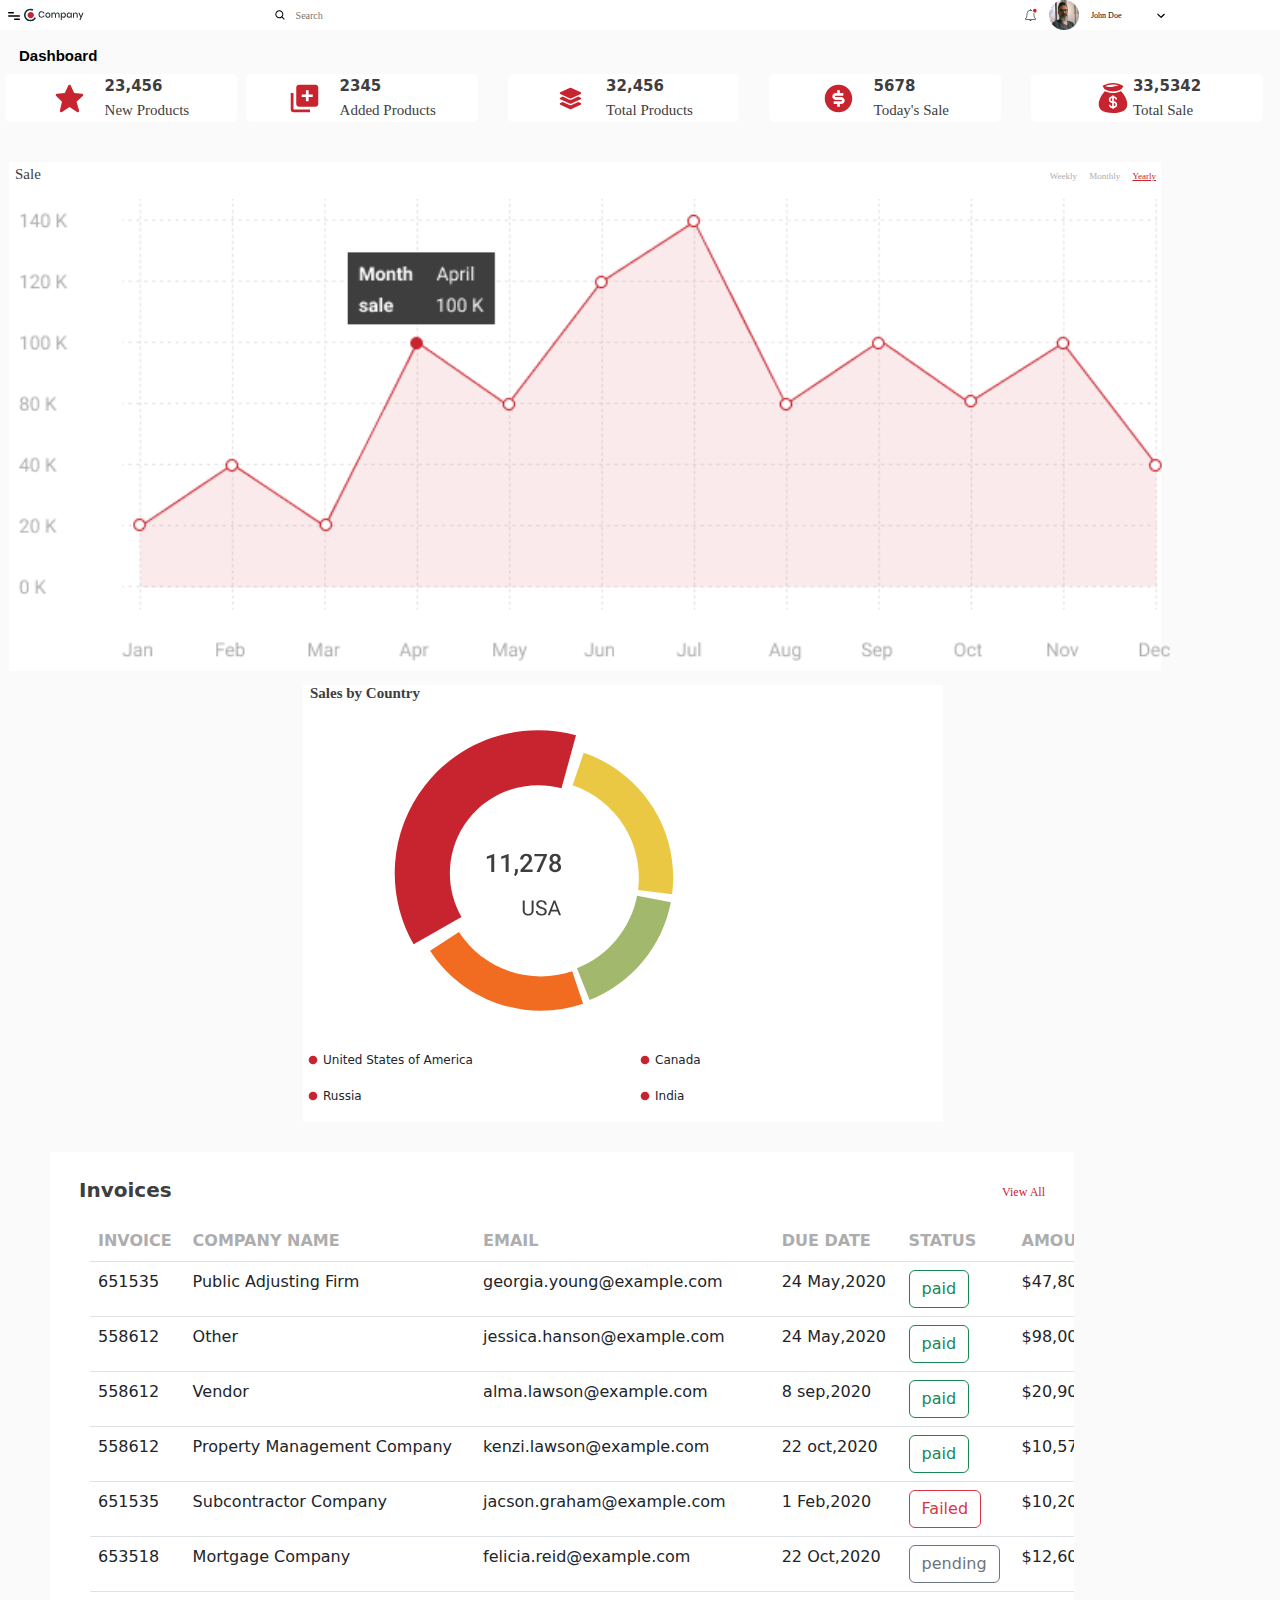
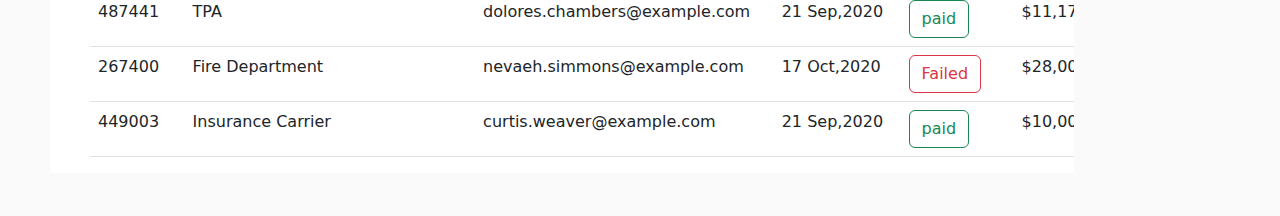
==== commit c321b41d: "working on responsive part of analysis" ====
--- a/HTML Training Assignment/dashboard.html
+++ b/HTML Training Assignment/dashboard.html
@@ -96,7 +96,7 @@
                     <div class="newproducts2 col">
                         <img src="./images/dollar-filled.svg" alt="" id="dollarfilled">
                         <div>
-                            <span id="productsize0">2345 </span><br>
+                            <span id="productsize0">5678 </span><br>
                             <span id="productsize"> Today's Sale</span>
 
                         </div>
--- a/HTML Training Assignment/css/dashboard.css
+++ b/HTML Training Assignment/css/dashboard.css
@@ -107,7 +107,477 @@
     width: 20px;
     height: 15px;
     opacity: 1;
+    margin-right: 22px;
+  }
+  
+  
+  #graph-default {
+    width: 19px;
+    height: 18px;
+    opacity: 1;
+    margin-right: 13px;
+    padding-left: 17px;
+  }
+  
+  #inbox-default {
+    width: 15px;
+    height: 15px;
+    opacity: 1;
+    margin-right: 13px;
+    padding-left: 17px;
+  }
+  
+  #clock-default {
+    width: 16px;
+    height: 16px;
+    opacity: 1;
+    margin-right: 13px;
+    padding-left: 17px;
+  }
+  
+  #user-default {
+    width: 16px;
+    height: 16px;
+    opacity: 1;
+    margin-right: 13px;
+    padding-left: 17px;
+  }
+  
+  #maintenance-default {
+    width: 13px;
+    height: 18px;
+    opacity: 1;
+    margin-right: 13px;
+    padding-left: 17px;
+  }
+  
+  #setting-default {
+    width: 17px;
+    height: 17px;
+    opacity: 1;
+    margin-right: 13px;
+    padding-left: 17px;
+  }
+  
+  .sidebar1 {
+    width: 87%;
+    height: 500px;
+    /* margin-right: 150px; */
+    /* display: flex; */
+    display: none;
+    /* margin-left: 30px; */
+    flex-direction: column;
+    z-index: -2;
+    /* justify-content: space-between; */
+  }
+  .sideanalysis{
+    align-items: center;
+    width: 87px;
+    height: 24px;
+    justify-content: center;
+    margin-bottom: 9px;
+  }
+  #avtivedashback1{
+    background-color: #FFF3F4;
+    margin-top: 25px;
+  }
+  .icnimg{
+    margin-left: 4px;
+    padding-left: 0px;
+    width: 13px;
+    height: 13px;
+  }
+  .txtsidebar{
+    font-size: 10px;
+    margin-left: 3px;
+  }
+  #activedash{
+    color: red;
+  }
+  .sidebardetail1 {
+    width: 183px;
+    height: 43px;
+    border-radius: 5px;
+    opacity: 1;
+    display: flex;
+    margin: 13px 30px;
+    align-items: center;
+    font-family: Roboto;
+  }
+ 
+  .maindashboard {
+    /* justify-content: space-around; */
+    width: 100%;
+    display: flex;
+  }
+  .dashboard-page{
+    width: 100%;
+    height: 100%;
+    z-index: 1;
+    background-color: #FAFAFA;
+  }
+  #dashboardfont {
+    /* display: flex; */
+    /* flex-direction: column; */
+    width: 100%;
+    height: 29px;
+    font-size: 15px;
+    font-family: 'Roboto', sans-serif;
+    color: #000000;
+    opacity: 1;
+    margin-top: 15px;
+    font-weight: bold;
+    margin-left: 19px;
+  }
+  .products {
+    width: 100%;
+    /* width: 1318px; */
+    height: 1%;
+    /* display:flex ; */
+    /* justify-content: space-between; */
+    margin-top: 22px;
+    margin-bottom: 30px;
+    margin-left: 50px;
+  }
+  .newproducts1{
+    width: 80%;
+    height: 20%;
+    background: #FFFFFF 0% 0% no-repeat padding-box;
+    border-radius: 5px;
+    opacity: 1;
+    margin: 10px 9px 10px 4px;
+    display: flex;
+    align-items: center;
+    justify-content: center;
+  }
+  .newproducts2{
+    width: 80%;
+    height: 20%;
+    background: #FFFFFF 0% 0% no-repeat padding-box;
+    border-radius: 5px;
+    opacity: 1;
+    margin-right: 30px;
+    display: flex;
+    justify-content: center;
+    align-items: center;
+  }
+  .newproducts3{
+    width: 219px;
+    height: 100px;
+    background: #FFFFFF 0% 0% no-repeat padding-box;
+    border-radius: 5px;
+    opacity: 1;
+    /* margin-right: 51px; */
+    display: flex;
+    justify-content: center;
+    align-items: center;
+    margin-top: 5px;
+  }
+  #star {
+    float: left;
+  }
+  .newproducts1 > img {
+    width: 33px;
+    height: 33px;
+    margin-right: 19px;
+  }
+  .newproducts2 > img {
+    width: 33px;
+    height: 33px;
+    margin-right: 19px;
+  }
+  #productsize0{
+    font-size: 15px;
+    color: #3E3E3E;
+    font: normal normal medium 25px/33px Roboto;
+    font-weight: bold;
+  }
+  #productsize {
+    top: 244px;
+    left: 383px;
+    
+    font-size: 10px;
+    font: normal normal normal 15px/20px Roboto;
+    letter-spacing: 0px;
+    color: #3E3E3E;
+    opacity: 1;
+    
+  }
+  .sales {
+    /* display: flex; */
+    /* justify-content: center; */
+    align-items: center;
+    margin-left: 9px;
+    width: 100%;
+   
+  }
+  .graph1 {
+    height: 100%;
+    background-color: #FFFFFF;
+    margin-right: 15px;
+    margin-top: 16px;
+    width: 90%;
+  }
+  .graph1name {
+    display: flex;
+    justify-content: space-between;
+    align-items: center;
+    height: 7%;
+  }
+  .graph1name1 {
+    justify-content: flex-start;
+    text-align: left;
+    font-weight: bold;
+    font: normal normal medium Roboto;
+    font-size: 15px;
+    color: #3E3E3E;
+    margin-left: 6px;
+  }
+  .name2 {
+    font: normal normal normal 9px/16px Roboto;
+    letter-spacing: 0px;
+    text-align: left;
+    opacity: 1;
+    color: #ADADAD;
+    margin-left: 10px;
+    /* margin-right: 10px; */
+  }
+  
+  .name3 {
+    text-align: left;
+    font: normal normal normal 9px/16px Roboto;
+    letter-spacing: 0px;
+    color: #C8242F;
+    margin-left: 10px;
+    margin-right: 5px;
+    text-decoration: underline;
+    opacity: 1;
+  }
+  
+  .graph1 img {
+    height: 50%;
+    width: 100%;
+    margin: -3px 1px 10px 10px;
+  }
+  
+  .graph2 {
+    width: 100%;
+    height: 100%;
+    background-color: #FFFFFF;
+    margin-left: 4px;
+    margin-top: 14px;
+  }
+  
+  #graph2name1 {
+    text-align: left;
+    font: normal normal medium Roboto;
+    color: #3E3E3E;
+    font-size: 15px;
+    font-weight: bold;
+    margin-left: 7px;
+  }
+  
+  .graph2 img {
+    height: 63%;
+    width: 54%;
+    margin-top: -13px;
+    margin-left: 65px;
     margin-right: 43px;
+  }
+  
+  .graph2name2 {
+    text-align: left;
+    font: normal normal normal 15px/20px Roboto;
+    letter-spacing: 0px;
+    color: #3E3E3E;
+    opacity: 1
+  }
+  #graph2name2second{
+    margin-left: 120px;
+    margin-bottom: 25px;
+  }
+  .graph2list1{
+    display: flex;
+    align-items: center;
+    justify-items: center;
+    margin-left: 15px;
+    /* justify-content: space-between; */
+    
+  }
+  .graph2list2{
+    display: flex;
+    align-items: center;
+    justify-items: center;
+    margin-left: 15px;
+    margin-bottom: 100px;
+    /* justify-content: space-between; */
+  
+  }
+  .datatable {
+    height: 100%;
+    width: 80%;
+    background-color: #FFFFFF;
+    margin: 3px 31px 5px 5px
+  }
+  thead {
+    color: #ADADAD;
+  }
+  .btn{
+    background-color: #EBFFEF;
+    color: #3CDD5F;
+    /* background-color: hsla(0, 0%, 91%, 0.377); */
+    --bs-btn-padding-x: 0.75rem;
+    
+  }
+  .alldata {
+    text-align: left;
+    font: normal normal normal 10px/16px Roboto;
+    letter-spacing: 0px;
+    color: #C8242F;
+    margin-top: 14px;
+    /* margin-right: 29px; */
+    opacity: 1;
+  }
+  
+  .data1 {
+    width: 100%;
+    height: 20%;
+    display: flex;
+    align-items: center;
+    justify-content: space-between;
+  }
+  
+  .invoice {
+    text-align: left;
+    font: normal normal medium 22px/29px Roboto;
+    letter-spacing: 0px;
+    color: #3E3E3E;
+    margin-left: 14px;
+    margin-top: 9px;
+    font-weight: bold;
+    font-size: 15px;
+    opacity: 1;
+  }
+  .table{
+    margin-left: 40px;
+  }
+  #table1{
+    width: 100%;
+    height: 50;
+  }
+}
+
+
+@media only screen and (min-width:1001px) and (max-width:1440px){
+  @import url('https://fonts.googleapis.com/css2?family=Roboto:wght@300&display=swap');
+
+.dashboard{
+  width: 100%;
+  height: 100%;
+}
+.navbar1 {
+  width: 100%;
+  height: 15%;
+  display: flex;
+  justify-content: space-between;
+}
+.user1 > p {
+  /* margin-right: 15px; */
+  width: 68px;
+  height: 21px;
+  text-align: left;
+  margin-bottom: 0px;
+  margin-right: -8px;
+  font: normal normal normal 8px/21px Roboto;
+  letter-spacing: 0px;
+  color: #000000;
+  opacity: 1;
+}
+
+.search1 {
+  display: flex;
+  align-items: center;
+  justify-content: flex-start;
+  width: 100%;
+  
+}
+
+.logo1 {
+  display: flex;
+  align-items: center;
+  width: 40%;
+  /* margin-left: 75%; */
+}
+
+.user1 {
+  display: flex;
+  width: 35%;
+  align-items: center;
+  float: right;
+}
+#menubar-logo {
+   
+    width: 16px;
+
+    height: 30%;
+    background: #ffffff 0% 0% no-repeat padding-box;
+    opacity: 1;
+    /* margin-left: 29px; */
+    margin-right: 25px;
+  }
+  
+  #weblogo {
+    width: 60px;
+    height: 30px;
+    opacity: 1;
+    margin-left: 12px;
+    /* margin-right: 77px; */
+  }
+  
+  #search-icon {
+    width: 16px;
+    height: 12px;
+    background: #ffffff 0% 0% no-repeat padding-box;
+    opacity: 1;
+    margin-left: -21px;
+    margin-right: 6px;
+  }
+  
+  #serch10 {
+    width: 49px;
+    height: 21px;
+    text-align: left;
+    font: normal normal normal 16px/21px Roboto;
+    font-size: 10px;
+    letter-spacing: 0px;
+    color: #000000;
+    opacity: 1;
+  }
+  
+  #notification-icon {
+    width: 13px;
+    height: 18px;
+    background: #ffffff 0% 0% no-repeat padding-box;
+    opacity: 1;
+    margin-right: 12px;
+  }
+  #sidebutton{
+    border: none;
+    width: 1%;
+    background-color: #ffffff;
+  }
+  #profileicon {
+    width: 30px;
+    height: 30px;
+    opacity: 1;
+    margin-right: 12px;
+  }
+  
+  #selectdownward {
+    width: 20px;
+    height: 15px;
+    opacity: 1;
+    margin-right: 20px;
   }
   
   
@@ -232,12 +702,13 @@
   .products {
     width: 100%;
     /* width: 1318px; */
-    height: 1%;
+    /* height: 1%; */
     /* display:flex ; */
     /* justify-content: space-between; */
     margin-top: 22px;
     margin-bottom: 30px;
     margin-left: 50px;
+    margin-right: 20px;
   }
   .newproducts1{
     width: 80%;
@@ -262,8 +733,8 @@
     align-items: center;
   }
   .newproducts3{
-    width: 219px;
-    height: 100px;
+    width: 80%;
+    height: 20%;
     background: #FFFFFF 0% 0% no-repeat padding-box;
     border-radius: 5px;
     opacity: 1;
@@ -272,6 +743,7 @@
     justify-content: center;
     align-items: center;
     margin-top: 5px;
+    margin-right: 5px;
   }
   #star {
     float: left;
@@ -361,10 +833,10 @@
   }
   
   .graph2 {
-    width: 100%;
+    width: 50%;
     height: 100%;
     background-color: #FFFFFF;
-    margin-left: 4px;
+    margin-left: 294px;
     margin-top: 14px;
   }
   
@@ -464,11 +936,6 @@
     width: 100%;
     height: 50;
   }
-}
-
-
-@media only screen and (min-width:1001px) and (max-width:1440px){
-  
 }
 
 
